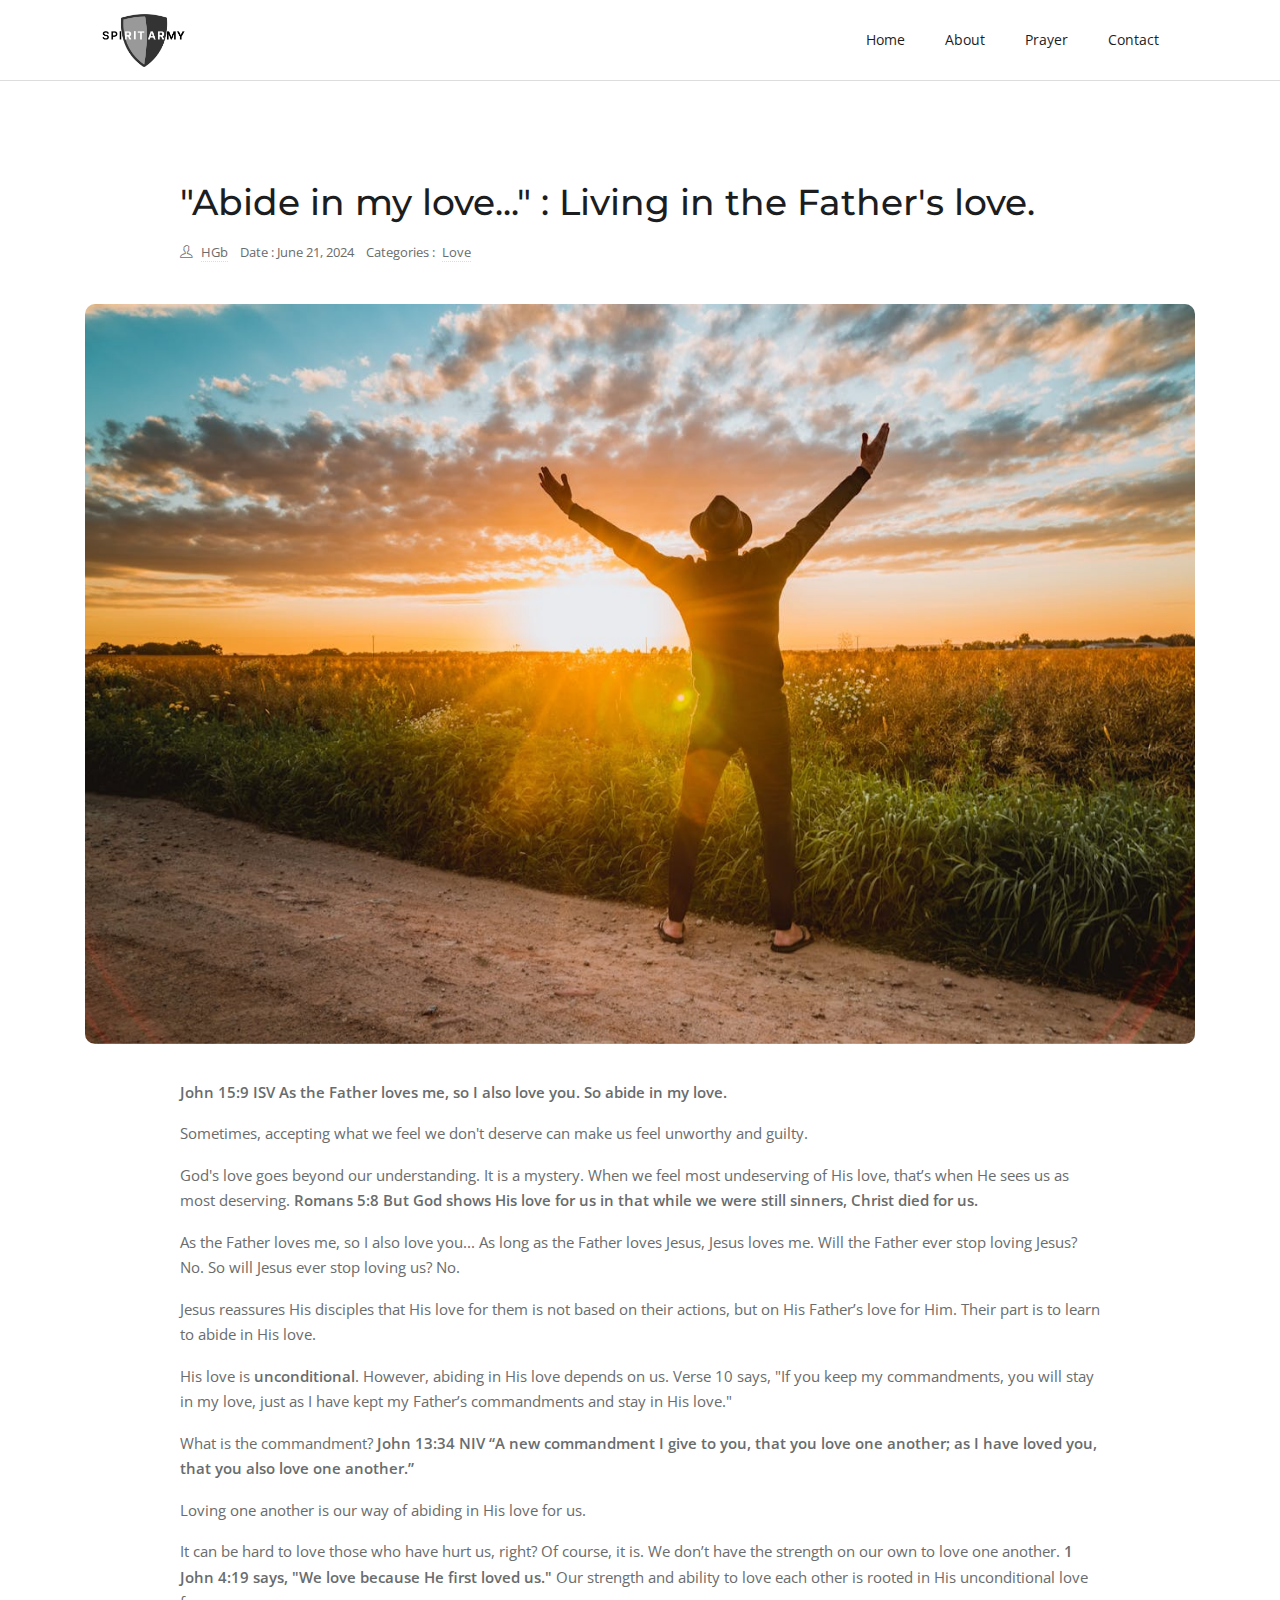
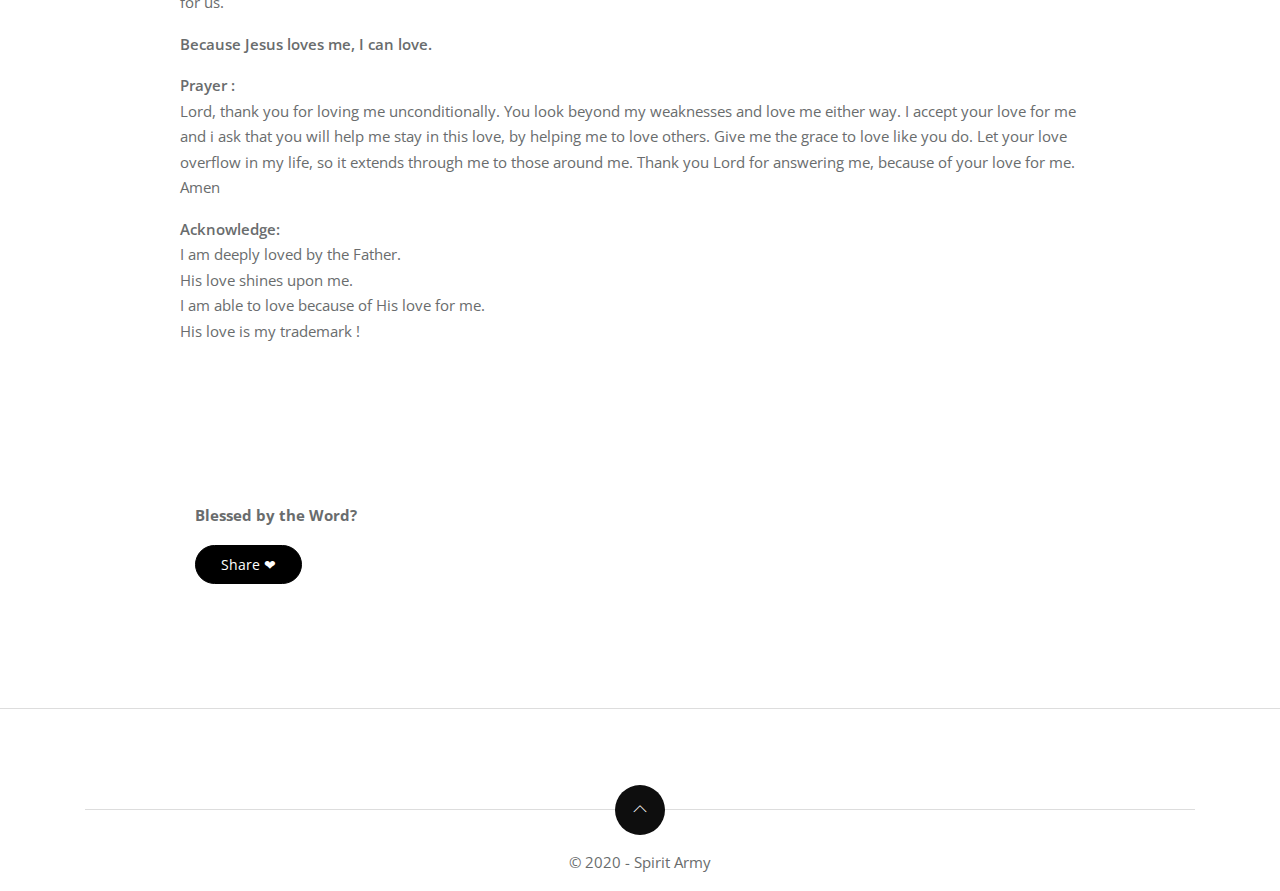
==== abide.html @ 6f77138e "abide" ====
<!DOCTYPE html>


<html lang="en-us">

<head>
   <meta charset="utf-8">
   <title>"Abide in my love..." : Living in the
      Father's love.</title>

   <!-- mobile responsive meta -->
   <meta name="viewport" content="width=device-width, initial-scale=1, maximum-scale=5">
   <meta name="description" content="Abide in my love... : Living in the
   Father's love.">
   <link href="https://stackpath.bootstrapcdn.com/bootstrap/4.5.2/css/bootstrap.min.css" rel="stylesheet">
   <!-- plugins -->
   <link rel="preload" href="https://fonts.gstatic.com/s/opensans/v18/mem8YaGs126MiZpBA-UFWJ0bbck.woff2"
      style="font-display: optional;">
   <link rel="stylesheet" href="plugins/bootstrap/bootstrap.min.css">
   <link rel="stylesheet" href="https://fonts.googleapis.com/css?family=Montserrat:600%7cOpen&#43;Sans&amp;display=swap"
      media="screen">

   <link rel="stylesheet" href="plugins/themify-icons/themify-icons.css">
   <link rel="stylesheet" href="plugins/slick/slick.css">

   <!-- Main Stylesheet -->
   <link rel="stylesheet" href="css/style.css">

   <!--Favicon-->
   <!-- <link rel="shortcut icon" href="images/logo.png" type="image/x-icon">
   <link rel="icon" href="images/logo.png" type="image/x-icon"> -->


</head>


<!-- Google tag (gtag.js) -->
<script async src="https://www.googletagmanager.com/gtag/js?id=G-7T690D01WM"></script>
<script>
   window.dataLayer = window.dataLayer || [];
   function gtag() { dataLayer.push(arguments); }
   gtag('js', new Date());

   gtag('config', 'G-7T690D01WM');
</script>


<body>
   <!-- navigation -->
   <header class="sticky-top bg-white border-bottom border-default">
      <div class="container">

         <nav class="navbar navbar-expand-lg navbar-white">
            <a class="navbar-brand" href="index.html">
               <img class="img-fluid" width="150px" src="images/2.png" alt="SpiritArmyLogo">
            </a>
            <button class="navbar-toggler border-0" type="button" data-toggle="collapse" data-target="#navigation">
               <i class="ti-menu"></i>
            </button>

            <div class="collapse navbar-collapse text-center" id="navigation">
               <ul class="navbar-nav ml-auto">
                  <li class="nav-item dropdown">
                     <a class="nav-link" href="#" role="button" data-toggle="dropdown" aria-haspopup="true"
                        aria-expanded="false">
                        Home
                     </a>

                  </li>
                  <li class="nav-item">
                     <a class="nav-link" href="#">About</a>
                  </li>
                  <li class="nav-item">
                     <a class="nav-link" href="#">Prayer</a>
                  </li>
                  <li class="nav-item">
                     <a class="nav-link" href="#">Contact</a>
                  </li>

               </ul>

               <!-- <div class="search px-4">
                  <button id="searchOpen" class="search-btn"><i class="ti-search"></i></button>
                  <div class="search-wrapper">
                     <form action="javascript:void(0)" class="h-100">
                        <input class="search-box pl-4" id="search-query" name="s" type="search"
                           placeholder="Type &amp; Hit Enter...">
                     </form>
                     <button id="searchClose" class="search-close"><i class="ti-close text-dark"></i></button>
                  </div>
               </div> -->

            </div>
         </nav>
      </div>
   </header>
   <!-- /navigation -->

   <section class="section">
      <div class="container">
         <article class="row mb-4">
            <div class="col-lg-10 mx-auto mb-4">
               <h1 class="h2 mb-3">"Abide in my love..." : Living in the Father's love.</h1>
               <ul class="list-inline post-meta mb-3">
                  <li class="list-inline-item"><i class="ti-user mr-2"></i><a href="author.html">HGb</a>
                  </li>
                  <li class="list-inline-item">Date : June 21, 2024</li>
                  <li class="list-inline-item">Categories : <a href="#!" class="ml-1">Love </a>
                  </li>
               </ul>
            </div>
            <div class="col-12 mb-3">
               <div class="post-slider">
                  <img src="images/post/abide.jpg" class="img-fluid" alt="post-thumb">
               </div>
            </div>
            <div class="col-lg-10 mx-auto">
               <div class="content">
                  <p><strong>John 15:9 ISV As the Father loves me, so I also love you. So abide in my love.</strong></p>
                  <p>Sometimes, accepting what we feel we don't deserve can make us feel unworthy and guilty.</p>
                  <p>God's love goes beyond our understanding. It is a mystery. When we feel most undeserving of His
                     love,
                     that’s when He sees us as most deserving.
                     <strong> Romans 5:8 But God shows His love for us in that while we were still sinners, Christ died
                        for us.</strong>
                  </p>
                  <p>As the Father loves me, so I also love you... As long as the Father loves Jesus, Jesus loves me.
                     Will the Father ever stop loving Jesus? No. So will Jesus ever stop loving us? No.</p>
                  <p>Jesus reassures His disciples that His love for them is not based on their actions, but on His
                     Father’s love for Him.
                     Their part is to learn to abide in His love.</p>
                  <p>His love is <strong>unconditional</strong>. However, abiding in His love depends on us. Verse 10
                     says,
                     "If you keep my commandments, you will stay in my love, just as I have kept my Father’s
                     commandments and stay in His love."</p>
                  <p>What is the commandment?
                     <strong>John 13:34 NIV “A new commandment I give to you, that you love one another; as I have loved
                        you,
                        that you also love one another.”</strong>
                  </p>
                  <P>Loving one another is our way of abiding in His love for us.</P>
                  <p>It can be hard to love those who have hurt us, right? Of course, it is. We don’t have the strength
                     on our own to love one another. <strong>1 John 4:19 says, "We love because He first loved
                        us."</strong>
                     Our strength and ability to love each other is rooted in His unconditional love for us.</p>
                  <p><strong>Because Jesus loves me, I can love.</strong></p>
                  <p>
                     <strong>Prayer :</strong> <br>
                     Lord, thank you for loving me unconditionally. You look beyond my weaknesses and love me either
                     way.
                     I accept your love for me and i ask that you will help me stay in this love, by helping me to love
                     others.
                     Give me the grace to love like you do. Let your love overflow in my life, so it extends through me
                     to those around me.
                     Thank you Lord for answering me, because of your love for me. Amen
                  </p>
                  <p>
                     <strong>Acknowledge:</strong><br>
                     I am deeply loved by the Father.<br>
                     His love shines upon me.<br>
                     I am able to love because of His love for me.<br>
                     His love is my trademark !
                  </p>
               </div>
               <br>
               <br>
               <br>
               <br>

               <div class="container mt-5">
                  <P><strong>Blessed by the Word?</strong></P>
                  <button class="btn btn-primary" id="shareButton">Share &#10084;</button>
               </div>

            </div>
      </div>

      </article>
   </section>


   <footer class="section-sm pb-0 border-top border-default">
      <div class="container">
         <div class="row justify-content-between">

         </div>
         <div class="scroll-top">
            <a href="javascript:void(0);" id="scrollTop"><i class="ti-angle-up"></i></a>
         </div>
         <div class="text-center">
            <p class="content">&copy; 2020 - Spirit Army</p>
         </div>
      </div>
   </footer>


   <script>
      document.getElementById('shareButton').addEventListener('click', async () => {
         if (navigator.share) {
            try {
               await navigator.share({
                  title: document.title,
                  //text: 'Be blessed !',
                  url: window.location.href
               });
               console.log('Content shared successfully');
            } catch (error) {
               console.error('Error sharing:', error);
            }
         } else {
            alert('Web Share API is not supported in your browser.');
         }
      });
   </script>

   <script src="https://code.jquery.com/jquery-3.5.1.slim.min.js"></script>
   <script src="https://cdn.jsdelivr.net/npm/@popperjs/core@2.5.4/dist/umd/popper.min.js"></script>
   <script src="https://stackpath.bootstrapcdn.com/bootstrap/4.5.2/js/bootstrap.min.js"></script>


   <!-- JS Plugins -->
   <script src="plugins/jQuery/jquery.min.js"></script>
   <script src="plugins/bootstrap/bootstrap.min.js" async></script>
   <script src="plugins/slick/slick.min.js"></script>

   <!-- Main Script -->
   <script src="js/script.js"></script>
</body>

</html>
---- plugins/themify-icons/themify-icons.css ----
@font-face{font-family:themify;src:url(fonts/themify.eot?-fvbane);src:url(fonts/themify.eot?#iefix-fvbane) format('embedded-opentype'),url(fonts/themify.woff?-fvbane) format('woff'),url(fonts/themify.ttf?-fvbane) format('truetype'),url(fonts/themify.svg?-fvbane#themify) format('svg');font-weight:400;font-style:normal}[class*=" ti-"],[class^=ti-]{font-family:themify;speak:none;font-style:normal;font-weight:400;font-variant:normal;text-transform:none;line-height:1;-webkit-font-smoothing:antialiased;-moz-osx-font-smoothing:grayscale}.ti-wand:before{content:"\e600"}.ti-volume:before{content:"\e601"}.ti-user:before{content:"\e602"}.ti-unlock:before{content:"\e603"}.ti-unlink:before{content:"\e604"}.ti-trash:before{content:"\e605"}.ti-thought:before{content:"\e606"}.ti-target:before{content:"\e607"}.ti-tag:before{content:"\e608"}.ti-tablet:before{content:"\e609"}.ti-star:before{content:"\e60a"}.ti-spray:before{content:"\e60b"}.ti-signal:before{content:"\e60c"}.ti-shopping-cart:before{content:"\e60d"}.ti-shopping-cart-full:before{content:"\e60e"}.ti-settings:before{content:"\e60f"}.ti-search:before{content:"\e610"}.ti-zoom-in:before{content:"\e611"}.ti-zoom-out:before{content:"\e612"}.ti-cut:before{content:"\e613"}.ti-ruler:before{content:"\e614"}.ti-ruler-pencil:before{content:"\e615"}.ti-ruler-alt:before{content:"\e616"}.ti-bookmark:before{content:"\e617"}.ti-bookmark-alt:before{content:"\e618"}.ti-reload:before{content:"\e619"}.ti-plus:before{content:"\e61a"}.ti-pin:before{content:"\e61b"}.ti-pencil:before{content:"\e61c"}.ti-pencil-alt:before{content:"\e61d"}.ti-paint-roller:before{content:"\e61e"}.ti-paint-bucket:before{content:"\e61f"}.ti-na:before{content:"\e620"}.ti-mobile:before{content:"\e621"}.ti-minus:before{content:"\e622"}.ti-medall:before{content:"\e623"}.ti-medall-alt:before{content:"\e624"}.ti-marker:before{content:"\e625"}.ti-marker-alt:before{content:"\e626"}.ti-arrow-up:before{content:"\e627"}.ti-arrow-right:before{content:"\e628"}.ti-arrow-left:before{content:"\e629"}.ti-arrow-down:before{content:"\e62a"}.ti-lock:before{content:"\e62b"}.ti-location-arrow:before{content:"\e62c"}.ti-link:before{content:"\e62d"}.ti-layout:before{content:"\e62e"}.ti-layers:before{content:"\e62f"}.ti-layers-alt:before{content:"\e630"}.ti-key:before{content:"\e631"}.ti-import:before{content:"\e632"}.ti-image:before{content:"\e633"}.ti-heart:before{content:"\e634"}.ti-heart-broken:before{content:"\e635"}.ti-hand-stop:before{content:"\e636"}.ti-hand-open:before{content:"\e637"}.ti-hand-drag:before{content:"\e638"}.ti-folder:before{content:"\e639"}.ti-flag:before{content:"\e63a"}.ti-flag-alt:before{content:"\e63b"}.ti-flag-alt-2:before{content:"\e63c"}.ti-eye:before{content:"\e63d"}.ti-export:before{content:"\e63e"}.ti-exchange-vertical:before{content:"\e63f"}.ti-desktop:before{content:"\e640"}.ti-cup:before{content:"\e641"}.ti-crown:before{content:"\e642"}.ti-comments:before{content:"\e643"}.ti-comment:before{content:"\e644"}.ti-comment-alt:before{content:"\e645"}.ti-close:before{content:"\e646"}.ti-clip:before{content:"\e647"}.ti-angle-up:before{content:"\e648"}.ti-angle-right:before{content:"\e649"}.ti-angle-left:before{content:"\e64a"}.ti-angle-down:before{content:"\e64b"}.ti-check:before{content:"\e64c"}.ti-check-box:before{content:"\e64d"}.ti-camera:before{content:"\e64e"}.ti-announcement:before{content:"\e64f"}.ti-brush:before{content:"\e650"}.ti-briefcase:before{content:"\e651"}.ti-bolt:before{content:"\e652"}.ti-bolt-alt:before{content:"\e653"}.ti-blackboard:before{content:"\e654"}.ti-bag:before{content:"\e655"}.ti-move:before{content:"\e656"}.ti-arrows-vertical:before{content:"\e657"}.ti-arrows-horizontal:before{content:"\e658"}.ti-fullscreen:before{content:"\e659"}.ti-arrow-top-right:before{content:"\e65a"}.ti-arrow-top-left:before{content:"\e65b"}.ti-arrow-circle-up:before{content:"\e65c"}.ti-arrow-circle-right:before{content:"\e65d"}.ti-arrow-circle-left:before{content:"\e65e"}.ti-arrow-circle-down:before{content:"\e65f"}.ti-angle-double-up:before{content:"\e660"}.ti-angle-double-right:before{content:"\e661"}.ti-angle-double-left:before{content:"\e662"}.ti-angle-double-down:before{content:"\e663"}.ti-zip:before{content:"\e664"}.ti-world:before{content:"\e665"}.ti-wheelchair:before{content:"\e666"}.ti-view-list:before{content:"\e667"}.ti-view-list-alt:before{content:"\e668"}.ti-view-grid:before{content:"\e669"}.ti-uppercase:before{content:"\e66a"}.ti-upload:before{content:"\e66b"}.ti-underline:before{content:"\e66c"}.ti-truck:before{content:"\e66d"}.ti-timer:before{content:"\e66e"}.ti-ticket:before{content:"\e66f"}.ti-thumb-up:before{content:"\e670"}.ti-thumb-down:before{content:"\e671"}.ti-text:before{content:"\e672"}.ti-stats-up:before{content:"\e673"}.ti-stats-down:before{content:"\e674"}.ti-split-v:before{content:"\e675"}.ti-split-h:before{content:"\e676"}.ti-smallcap:before{content:"\e677"}.ti-shine:before{content:"\e678"}.ti-shift-right:before{content:"\e679"}.ti-shift-left:before{content:"\e67a"}.ti-shield:before{content:"\e67b"}.ti-notepad:before{content:"\e67c"}.ti-server:before{content:"\e67d"}.ti-quote-right:before{content:"\e67e"}.ti-quote-left:before{content:"\e67f"}.ti-pulse:before{content:"\e680"}.ti-printer:before{content:"\e681"}.ti-power-off:before{content:"\e682"}.ti-plug:before{content:"\e683"}.ti-pie-chart:before{content:"\e684"}.ti-paragraph:before{content:"\e685"}.ti-panel:before{content:"\e686"}.ti-package:before{content:"\e687"}.ti-music:before{content:"\e688"}.ti-music-alt:before{content:"\e689"}.ti-mouse:before{content:"\e68a"}.ti-mouse-alt:before{content:"\e68b"}.ti-money:before{content:"\e68c"}.ti-microphone:before{content:"\e68d"}.ti-menu:before{content:"\e68e"}.ti-menu-alt:before{content:"\e68f"}.ti-map:before{content:"\e690"}.ti-map-alt:before{content:"\e691"}.ti-loop:before{content:"\e692"}.ti-location-pin:before{content:"\e693"}.ti-list:before{content:"\e694"}.ti-light-bulb:before{content:"\e695"}.ti-Italic:before{content:"\e696"}.ti-info:before{content:"\e697"}.ti-infinite:before{content:"\e698"}.ti-id-badge:before{content:"\e699"}.ti-hummer:before{content:"\e69a"}.ti-home:before{content:"\e69b"}.ti-help:before{content:"\e69c"}.ti-headphone:before{content:"\e69d"}.ti-harddrives:before{content:"\e69e"}.ti-harddrive:before{content:"\e69f"}.ti-gift:before{content:"\e6a0"}.ti-game:before{content:"\e6a1"}.ti-filter:before{content:"\e6a2"}.ti-files:before{content:"\e6a3"}.ti-file:before{content:"\e6a4"}.ti-eraser:before{content:"\e6a5"}.ti-envelope:before{content:"\e6a6"}.ti-download:before{content:"\e6a7"}.ti-direction:before{content:"\e6a8"}.ti-direction-alt:before{content:"\e6a9"}.ti-dashboard:before{content:"\e6aa"}.ti-control-stop:before{content:"\e6ab"}.ti-control-shuffle:before{content:"\e6ac"}.ti-control-play:before{content:"\e6ad"}.ti-control-pause:before{content:"\e6ae"}.ti-control-forward:before{content:"\e6af"}.ti-control-backward:before{content:"\e6b0"}.ti-cloud:before{content:"\e6b1"}.ti-cloud-up:before{content:"\e6b2"}.ti-cloud-down:before{content:"\e6b3"}.ti-clipboard:before{content:"\e6b4"}.ti-car:before{content:"\e6b5"}.ti-calendar:before{content:"\e6b6"}.ti-book:before{content:"\e6b7"}.ti-bell:before{content:"\e6b8"}.ti-basketball:before{content:"\e6b9"}.ti-bar-chart:before{content:"\e6ba"}.ti-bar-chart-alt:before{content:"\e6bb"}.ti-back-right:before{content:"\e6bc"}.ti-back-left:before{content:"\e6bd"}.ti-arrows-corner:before{content:"\e6be"}.ti-archive:before{content:"\e6bf"}.ti-anchor:before{content:"\e6c0"}.ti-align-right:before{content:"\e6c1"}.ti-align-left:before{content:"\e6c2"}.ti-align-justify:before{content:"\e6c3"}.ti-align-center:before{content:"\e6c4"}.ti-alert:before{content:"\e6c5"}.ti-alarm-clock:before{content:"\e6c6"}.ti-agenda:before{content:"\e6c7"}.ti-write:before{content:"\e6c8"}.ti-window:before{content:"\e6c9"}.ti-widgetized:before{content:"\e6ca"}.ti-widget:before{content:"\e6cb"}.ti-widget-alt:before{content:"\e6cc"}.ti-wallet:before{content:"\e6cd"}.ti-video-clapper:before{content:"\e6ce"}.ti-video-camera:before{content:"\e6cf"}.ti-vector:before{content:"\e6d0"}.ti-themify-logo:before{content:"\e6d1"}.ti-themify-favicon:before{content:"\e6d2"}.ti-themify-favicon-alt:before{content:"\e6d3"}.ti-support:before{content:"\e6d4"}.ti-stamp:before{content:"\e6d5"}.ti-split-v-alt:before{content:"\e6d6"}.ti-slice:before{content:"\e6d7"}.ti-shortcode:before{content:"\e6d8"}.ti-shift-right-alt:before{content:"\e6d9"}.ti-shift-left-alt:before{content:"\e6da"}.ti-ruler-alt-2:before{content:"\e6db"}.ti-receipt:before{content:"\e6dc"}.ti-pin2:before{content:"\e6dd"}.ti-pin-alt:before{content:"\e6de"}.ti-pencil-alt2:before{content:"\e6df"}.ti-palette:before{content:"\e6e0"}.ti-more:before{content:"\e6e1"}.ti-more-alt:before{content:"\e6e2"}.ti-microphone-alt:before{content:"\e6e3"}.ti-magnet:before{content:"\e6e4"}.ti-line-double:before{content:"\e6e5"}.ti-line-dotted:before{content:"\e6e6"}.ti-line-dashed:before{content:"\e6e7"}.ti-layout-width-full:before{content:"\e6e8"}.ti-layout-width-default:before{content:"\e6e9"}.ti-layout-width-default-alt:before{content:"\e6ea"}.ti-layout-tab:before{content:"\e6eb"}.ti-layout-tab-window:before{content:"\e6ec"}.ti-layout-tab-v:before{content:"\e6ed"}.ti-layout-tab-min:before{content:"\e6ee"}.ti-layout-slider:before{content:"\e6ef"}.ti-layout-slider-alt:before{content:"\e6f0"}.ti-layout-sidebar-right:before{content:"\e6f1"}.ti-layout-sidebar-none:before{content:"\e6f2"}.ti-layout-sidebar-left:before{content:"\e6f3"}.ti-layout-placeholder:before{content:"\e6f4"}.ti-layout-menu:before{content:"\e6f5"}.ti-layout-menu-v:before{content:"\e6f6"}.ti-layout-menu-separated:before{content:"\e6f7"}.ti-layout-menu-full:before{content:"\e6f8"}.ti-layout-media-right-alt:before{content:"\e6f9"}.ti-layout-media-right:before{content:"\e6fa"}.ti-layout-media-overlay:before{content:"\e6fb"}.ti-layout-media-overlay-alt:before{content:"\e6fc"}.ti-layout-media-overlay-alt-2:before{content:"\e6fd"}.ti-layout-media-left-alt:before{content:"\e6fe"}.ti-layout-media-left:before{content:"\e6ff"}.ti-layout-media-center-alt:before{content:"\e700"}.ti-layout-media-center:before{content:"\e701"}.ti-layout-list-thumb:before{content:"\e702"}.ti-layout-list-thumb-alt:before{content:"\e703"}.ti-layout-list-post:before{content:"\e704"}.ti-layout-list-large-image:before{content:"\e705"}.ti-layout-line-solid:before{content:"\e706"}.ti-layout-grid4:before{content:"\e707"}.ti-layout-grid3:before{content:"\e708"}.ti-layout-grid2:before{content:"\e709"}.ti-layout-grid2-thumb:before{content:"\e70a"}.ti-layout-cta-right:before{content:"\e70b"}.ti-layout-cta-left:before{content:"\e70c"}.ti-layout-cta-center:before{content:"\e70d"}.ti-layout-cta-btn-right:before{content:"\e70e"}.ti-layout-cta-btn-left:before{content:"\e70f"}.ti-layout-column4:before{content:"\e710"}.ti-layout-column3:before{content:"\e711"}.ti-layout-column2:before{content:"\e712"}.ti-layout-accordion-separated:before{content:"\e713"}.ti-layout-accordion-merged:before{content:"\e714"}.ti-layout-accordion-list:before{content:"\e715"}.ti-ink-pen:before{content:"\e716"}.ti-info-alt:before{content:"\e717"}.ti-help-alt:before{content:"\e718"}.ti-headphone-alt:before{content:"\e719"}.ti-hand-point-up:before{content:"\e71a"}.ti-hand-point-right:before{content:"\e71b"}.ti-hand-point-left:before{content:"\e71c"}.ti-hand-point-down:before{content:"\e71d"}.ti-gallery:before{content:"\e71e"}.ti-face-smile:before{content:"\e71f"}.ti-face-sad:before{content:"\e720"}.ti-credit-card:before{content:"\e721"}.ti-control-skip-forward:before{content:"\e722"}.ti-control-skip-backward:before{content:"\e723"}.ti-control-record:before{content:"\e724"}.ti-control-eject:before{content:"\e725"}.ti-comments-smiley:before{content:"\e726"}.ti-brush-alt:before{content:"\e727"}.ti-youtube:before{content:"\e728"}.ti-vimeo:before{content:"\e729"}.ti-twitter:before{content:"\e72a"}.ti-time:before{content:"\e72b"}.ti-tumblr:before{content:"\e72c"}.ti-skype:before{content:"\e72d"}.ti-share:before{content:"\e72e"}.ti-share-alt:before{content:"\e72f"}.ti-rocket:before{content:"\e730"}.ti-pinterest:before{content:"\e731"}.ti-new-window:before{content:"\e732"}.ti-microsoft:before{content:"\e733"}.ti-list-ol:before{content:"\e734"}.ti-linkedin:before{content:"\e735"}.ti-layout-sidebar-2:before{content:"\e736"}.ti-layout-grid4-alt:before{content:"\e737"}.ti-layout-grid3-alt:before{content:"\e738"}.ti-layout-grid2-alt:before{content:"\e739"}.ti-layout-column4-alt:before{content:"\e73a"}.ti-layout-column3-alt:before{content:"\e73b"}.ti-layout-column2-alt:before{content:"\e73c"}.ti-instagram:before{content:"\e73d"}.ti-google:before{content:"\e73e"}.ti-github:before{content:"\e73f"}.ti-flickr:before{content:"\e740"}.ti-facebook:before{content:"\e741"}.ti-dropbox:before{content:"\e742"}.ti-dribbble:before{content:"\e743"}.ti-apple:before{content:"\e744"}.ti-android:before{content:"\e745"}.ti-save:before{content:"\e746"}.ti-save-alt:before{content:"\e747"}.ti-yahoo:before{content:"\e748"}.ti-wordpress:before{content:"\e749"}.ti-vimeo-alt:before{content:"\e74a"}.ti-twitter-alt:before{content:"\e74b"}.ti-tumblr-alt:before{content:"\e74c"}.ti-trello:before{content:"\e74d"}.ti-stack-overflow:before{content:"\e74e"}.ti-soundcloud:before{content:"\e74f"}.ti-sharethis:before{content:"\e750"}.ti-sharethis-alt:before{content:"\e751"}.ti-reddit:before{content:"\e752"}.ti-pinterest-alt:before{content:"\e753"}.ti-microsoft-alt:before{content:"\e754"}.ti-linux:before{content:"\e755"}.ti-jsfiddle:before{content:"\e756"}.ti-joomla:before{content:"\e757"}.ti-html5:before{content:"\e758"}.ti-flickr-alt:before{content:"\e759"}.ti-email:before{content:"\e75a"}.ti-drupal:before{content:"\e75b"}.ti-dropbox-alt:before{content:"\e75c"}.ti-css3:before{content:"\e75d"}.ti-rss:before{content:"\e75e"}.ti-rss-alt:before{content:"\e75f"}
---- css/style.css ----
/**
 * WEBSITE: https://themefisher.com
 * TWITTER: https://twitter.com/themefisher
 * FACEBOOK: https://www.facebook.com/themefisher
 * GITHUB: https://github.com/themefisher/
 */

/*!------------------------------------------------------------------
[MAIN STYLESHEET]

PROJECT:	Project Name
VERSION:	Versoin Number
-------------------------------------------------------------------*/
/*------------------------------------------------------------------
[TABLE OF CONTENTS]
-------------------------------------------------------------------*/
/*  typography */
body {
  line-height: 1.7;
  font-family: "Open Sans", sans-serif;
  -webkit-font-smoothing: antialiased;
  color: #696c6d;
  font-size: 14px;
}

p, .paragraph {
  font-weight: 400;
  color: #696c6d;
  font-size: 15px;
  line-height: 1.7;
  font-family: "Open Sans", sans-serif;
}

h1, h2, h3, h4 {
  color: #1c1d1f;
  font-family: "Montserrat", sans-serif;
  font-weight: 600;
  line-height: 1.2;
}

h1, .h1 {
  font-size: 45px;
}

h2, .h2 {
  font-size: 36px;
}

h3, .h3 {
  font-size: 28px;
}

h4, .h4 {
  font-size: 22px;
}

h5, .h5 {
  font-size: 18px;
}

h6, .h6 {
  font-size: 15px;
}

/* Button style */
.btn {
  font-size: 14px;
  font-family: "Open Sans", sans-serif;
  text-transform: capitalize;
  padding: 8px 25px;
  border-radius: 50px;
  border: 1px solid;
  position: relative;
  z-index: 1;
  transition: 0.2s ease;
}
.btn:hover, .btn:active, .btn:focus {
  outline: 0;
  box-shadow: none !important;
}

.btn-primary {
  background: #000000;
  color: #fff;
  border-color: #000000;
}
.btn-primary:active, .btn-primary:hover, .btn-primary.focus, .btn-primary.active {
  background: #000000 !important;
  border-color: #000000 !important;
}

.btn-outline-primary {
  background: transparent;
  color: #696c6d;
  border-color: #000000;
}
.btn-outline-primary:active, .btn-outline-primary:hover, .btn-outline-primary.focus, .btn-outline-primary.active {
  background: #000000 !important;
  border-color: #000000 !important;
  color: #fff;
}

.btn-outline-light {
  background: transparent;
  color: #696c6d;
  border-color: #ddd;
}
.btn-outline-light:active, .btn-outline-light:hover, .btn-outline-light.focus, .btn-outline-light.active {
  background: #f0f0f0 !important;
  border-color: #ddd !important;
}

body {
  background-color: #fff;
  overflow-x: hidden;
}

::-moz-selection {
  background: #daa287;
  color: #fff;
}

::selection {
  background: #daa287;
  color: #fff;
}

/* preloader */
.preloader {
  position: fixed;
  top: 0;
  left: 0;
  right: 0;
  bottom: 0;
  background-color: #fff;
  z-index: 9999;
  display: flex;
  align-items: center;
  justify-content: center;
}

img {
  vertical-align: middle;
  border: 0;
}

a,
a:hover,
a:focus {
  text-decoration: none;
}

a,
button,
select {
  cursor: pointer;
  transition: 0.2s ease;
}
a:focus,
button:focus,
select:focus {
  outline: 0;
}

a:hover {
  color: #030303;
}

.slick-slide {
  outline: 0;
}

.section {
  padding-top: 100px;
  padding-bottom: 100px;
}
.section-sm {
  padding-top: 80px;
  padding-bottom: 80px;
}

.bg-cover {
  background-size: cover;
  background-position: center center;
  background-repeat: no-repeat;
}

.border-primary {
  border-color: #ddd !important;
}

/* overlay */
.overlay {
  position: relative;
}
.overlay::before {
  position: absolute;
  content: "";
  height: 100%;
  width: 100%;
  top: 0;
  left: 0;
  background: #000;
  opacity: 0.5;
}

.outline-0 {
  outline: 0 !important;
}

.d-unset {
  display: unset !important;
}

.bg-primary {
  background: #ce8460 !important;
}

.text-primary {
  color: #ce8460 !important;
}

.text-color {
  color: #696c6d;
}

.mb-10 {
  margin-bottom: 10px !important;
}

.mb-20 {
  margin-bottom: 20px !important;
}

.mb-30 {
  margin-bottom: 30px !important;
}

.mb-40 {
  margin-bottom: 40px !important;
}

.mb-50 {
  margin-bottom: 50px !important;
}

.mb-60 {
  margin-bottom: 60px !important;
}

.mb-70 {
  margin-bottom: 70px !important;
}

.mb-80 {
  margin-bottom: 80px !important;
}

.mb-90 {
  margin-bottom: 90px !important;
}

.mb-100 {
  margin-bottom: 100px !important;
}

.zindex-1 {
  z-index: 1;
}

.overflow-hidden {
  overflow: hidden;
}

.rounded-lg, .post-slider {
  border-radius: 10px !important;
}

.border-default {
  border-color: #ddd !important;
}

.form-control:focus {
  outline: 0;
  box-shadow: none;
}
.form-control::-moz-placeholder {
  font-size: 80%;
}
.form-control::placeholder {
  font-size: 80%;
}

.nav-item {
  margin: 0;
}
.nav-item .nav-link {
  text-transform: capitalize;
}

.navbar-white .navbar-nav .nav-link {
  color: #1c1d1f;
}
.navbar-white .navbar-nav .nav-link:hover {
  color: #020202;
}

.navbar-expand-lg .navbar-nav .nav-link {
  padding: 15px 20px;
}

.navbar .dropdown:hover .dropdown-menu {
  visibility: visible;
  opacity: 1;
  transform: scaleX(1);
}
.navbar .dropdown-menu {
  box-shadow: 0px 3px 9px 0px rgba(0, 0, 0, 0.12);
  padding: 10px 0;
  border: 0;
  top: 50px;
  left: 0px;
  border-radius: 0;
  display: block;
  visibility: hidden;
  transition: 0.3s ease;
  opacity: 0;
  transform: scale(0.8);
  background: #fff;
  border-radius: 10px;
}
@media (max-width: 991px) {
  .navbar .dropdown-menu {
    display: none;
    opacity: 1;
    visibility: visible;
    transform: scale(1);
    transform-origin: unset;
  }
}
.navbar .dropdown-menu.show {
  visibility: hidden;
}
@media (max-width: 991px) {
  .navbar .dropdown-menu.show {
    visibility: visible;
    display: block;
  }
}
.navbar .dropdown-item {
  position: relative;
  color: #1c1d1f;
  transition: 0.2s ease;
  font-size: 14px;
}
@media (max-width: 991px) {
  .navbar .dropdown-item {
    text-align: center;
  }
}
.navbar .dropdown-item:not(:last-child) {
  margin-bottom: 10px;
}
.navbar .dropdown-item:hover {
  color: #ce8460 !important;
  background: transparent;
}

/* search */
.search-btn {
  border: 0;
  background: transparent;
}

.search-wrapper {
  position: absolute;
  top: 0;
  left: 0;
  right: 0;
  height: 100%;
  z-index: 2;
  visibility: hidden;
  transition: 0.2s ease;
  opacity: 0;
}
.search-wrapper.open {
  visibility: visible;
  opacity: 1;
}

.search-box {
  height: 100%;
  width: 100%;
  border: 0;
  background: #fff;
  font-size: 20px;
  padding: 0;
}
.search-box:focus {
  box-shadow: none !important;
  outline: 0;
}

.search-close {
  position: absolute;
  right: 5px;
  top: 50%;
  transform: translateY(-50%);
  border: 0;
  background: transparent;
  page-break-after: 10px;
  font-size: 20px;
}

.post-title {
  color: #1c1d1f;
}
.post-title:hover {
  color: #040404;
}

.post-meta li {
  margin-right: 10px;
  font-size: 90%;
}
.post-meta a {
  color: #696c6d;
  border-bottom: 1px dotted #ddd;
}
.post-meta a:hover {
  color: #020202;
}

.recent-thumb-alt {
  font-size: 0;
  height: 60px;
  width: 60px;
  border-radius: 50%;
  background-color: #ce8460;
  text-align: center;
}
.recent-thumb-alt::first-letter {
  font-size: 40px;
  line-height: 60px;
  color: #fff;
}

.social-icons {
  margin-bottom: 0;
}
.social-icons a {
  display: block;
  color: #888c8e;
  padding: 5px;
  font-size: 14px;
}
.social-icons a:hover {
  color: #ce8460;
}

.social-icons-rounded {
  margin-bottom: 0;
}
.social-icons-rounded a {
  display: block;
  color: #888c8e;
  font-size: 14px;
  height: 40px;
  width: 40px;
  line-height: 40px;
  border-radius: 50%;
  border: 1px solid #ddd;
}
.social-icons-rounded a:hover {
  color: #ce8460;
  border-color: #ce8460;
}

.post-slider {
  overflow: hidden;
  margin-bottom: 20px;
}
.post-slider img {
  border-radius: inherit;
}
.post-slider:hover .prevArrow {
  left: 10px;
}
.post-slider:hover .nextArrow {
  right: 10px;
}

.slider-sm .slick-arrow {
  height: 35px;
  width: 35px;
  line-height: 35px;
}

.slick-arrow {
  position: absolute;
  top: 50%;
  transform: translateY(-50%);
  z-index: 9;
  height: 50px;
  width: 50px;
  line-height: 50px;
  border-radius: 50%;
  background: rgba(206, 132, 96, 0.5);
  color: #fff;
  border: 0;
}
@media (max-width: 575px) {
  .slick-arrow {
    display: none;
  }
}
.slick-arrow:focus {
  outline: 0;
}
.slick-arrow:hover {
  background: #060606;
}

.prevArrow {
  left: -60px;
}

.nextArrow {
  right: -60px;
}

.pagination {
  margin-top: 50px;
}
.pagination .page-item .page-link {
  display: inline-block;
  width: 40px;
  height: 40px;
  line-height: 40px;
  border-radius: 50%;
  background: #f0f0f0;
  text-align: center;
  padding: 0;
  margin-right: 10px;
  border: 0;
  color: #696c6d;
}
.pagination .page-item .page-link:hover {
  background: #ce8460;
  color: #fff;
}
.pagination .page-item .page-link:focus {
  box-shadow: none;
}
.pagination .page-item:first-child .page-link, .pagination .page-item:last-child .page-link {
  border-radius: 50%;
}
.pagination .page-item.active .page-link {
  background: #ce8460;
  color: #fff;
}

.content * {
  word-break: break-word;
  overflow-wrap: break-word;
}
.content img {
  max-width: 100%;
}
.content h1,
.content h2,
.content h3,
.content h4,
.content h5,
.content h6 {
  font-weight: 500;
}
.content strong {
  font-weight: 600;
}
.content a {
  color: #696c6d;
  border-bottom: 1px dotted #ddd;
}
.content a:hover {
  color: #080808;
}
.content ol,
.content ul {
  padding-left: 20px;
}
.content ol li,
.content ul li {
  margin-bottom: 10px;
}
.content ul {
  padding-left: 0;
  margin-bottom: 20px;
  list-style-type: none;
}
.content ul li {
  padding-left: 20px;
  position: relative;
}
.content ul li::before {
  position: absolute;
  content: "";
  height: 8px;
  width: 8px;
  border-radius: 50%;
  background: #ce8460;
  left: 3px;
  top: 8px;
}
.content table {
  width: 100%;
  max-width: 100%;
  margin-bottom: 1rem;
  border: 1px solid #ddd;
}
.content table td,
.content table th {
  padding: 0.75rem;
  vertical-align: top;
  margin-bottom: 0;
}
.content tr:not(:last-child) {
  border-bottom: 1px solid #ddd;
}
.content th {
  font-weight: 500;
}
.content thead {
  background: #f0f0f0;
  margin-bottom: 0;
}
.content thead tr {
  border-bottom: 1px solid #ddd;
}
.content tbody {
  background: #fdfdfd;
  margin-bottom: 0;
}
.content .notices {
  margin: 2rem 0;
  position: relative;
  overflow: hidden;
}
.content .notices p {
  padding: 10px;
  margin-bottom: 0;
}
.content .notices p::before {
  position: absolute;
  top: 2px;
  color: #fff;
  font-family: "themify";
  font-weight: 900;
  content: "\e717";
  left: 10px;
}
.content .notices.note p {
  border-top: 30px solid #6ab0de;
  background: #f0f0f0;
}
.content .notices.note p::after {
  content: "Note";
  position: absolute;
  top: 2px;
  color: #fff;
  left: 2rem;
}
.content .notices.tip p {
  border-top: 30px solid #78C578;
  background: #f0f0f0;
}
.content .notices.tip p::after {
  content: "Tip";
  position: absolute;
  top: 2px;
  color: #fff;
  left: 2rem;
}
.content .notices.info p {
  border-top: 30px solid #F0B37E;
  background: #f0f0f0;
}
.content .notices.info p::after {
  content: "Info";
  position: absolute;
  top: 2px;
  color: #fff;
  left: 2rem;
}
.content .notices.warning p {
  border-top: 30px solid #E06F6C;
  background: #f0f0f0;
}
.content .notices.warning p::after {
  content: "Warning";
  position: absolute;
  top: 2px;
  color: #fff;
  left: 2rem;
}
.content blockquote {
  font-size: 20px !important;
  color: #696c6d;
  padding: 20px 40px;
  border-left: 2px solid #ce8460;
  margin: 40px 0;
  font-weight: bold;
  background: #f0f0f0;
}
.content blockquote p {
  margin-bottom: 0 !important;
}
.content pre {
  display: block;
  padding: 9.5px;
  margin: 10px 0px 10px;
  white-space: pre-wrap;
}
.content code {
  margin-bottom: 0 !important;
  font-size: 100%;
}

.code-tabs {
  border: 1px solid #ddd;
  overflow: hidden;
  margin-bottom: 20px;
}
.code-tabs .nav-tabs {
  margin-bottom: 0;
}
.code-tabs .nav-tabs .nav-item {
  padding-left: 0;
  border-right: 1px solid #ddd;
}
.code-tabs .nav-tabs .nav-item .nav-link {
  text-decoration: none;
  font-weight: 500;
  border: 0;
}
.code-tabs .nav-tabs .nav-item::before {
  display: none;
}
.code-tabs .nav-tabs .nav-item.active {
  background: #ce8460;
}
.code-tabs .nav-tabs .nav-item.active .nav-link {
  color: #fff;
}
.code-tabs .tab-content {
  padding: 20px 15px;
}

.title-bordered {
  border: 1px solid #ddd;
  border-radius: 40px;
  padding: 2px;
}
.title-bordered h1,
.title-bordered h2,
.title-bordered h3,
.title-bordered h4,
.title-bordered h5,
.title-bordered h6 {
  background: #f0f0f0;
  padding: 10px 25px;
  margin-bottom: 0;
  border-radius: inherit;
  display: inline-block;
}

.form-group label {
  font-size: 13px;
  color: #1c1d1f;
}
.form-group .form-control {
  border-color: #ddd;
}
.form-group .form-control:focus {
  outline: 0;
  box-shadow: none;
  border-color: #ce8460;
}
.form-group textarea.form-control {
  height: 120px;
}

.widget {
  background: #fff;
  margin-bottom: 40px;
}
.widget-title {
  position: relative;
  margin-bottom: 15px;
}
.widget-title span {
  background: #fff;
  position: relative;
  padding-right: 5px;
  z-index: 1;
}
.widget-title::before {
  position: absolute;
  content: "";
  right: 0;
  height: 1px;
  width: 100%;
  background: #ddd;
  top: 50%;
}
.widget-search {
  position: relative;
}
.widget-search input {
  border: 0;
  border-bottom: 1px dotted #ddd;
  width: 100%;
  height: 40px;
}
.widget-search input:focus {
  outline: 0;
}
.widget-search input::-moz-placeholder {
  font-size: 90%;
}
.widget-search input::placeholder {
  font-size: 90%;
}
.widget-search button {
  height: 30px;
  width: 30px;
  line-height: 30px;
  display: inline-block;
  padding: 0;
  background: #f0f0f0;
  color: #1c1d1f;
  text-align: center;
  border-radius: 50%;
  position: absolute;
  right: 0;
  top: 5px;
  border: 0;
  font-size: 12px;
}
.widget-list li {
  padding: 5px 0;
}
.widget-list li:not(:last-child) {
  border-bottom: 1px dotted #ddd;
}
.widget-list li a {
  color: #1c1d1f;
}
.widget-list li a:hover {
  color: #ce8460;
}
.widget-list-inline li {
  margin-bottom: 10px;
}
.widget-list-inline li a {
  padding: 2px 10px;
  border: 1px solid #ddd;
  border-radius: 40px;
  display: block;
  color: #696c6d;
}
.widget-list-inline li a:hover {
  border-color: #ce8460;
  background: #ce8460;
  color: #fff;
}
.widget-post {
  padding: 15px 0 !important;
}
.widget-post img {
  height: 60px;
  width: 60px;
  border-radius: 50%;
  -o-object-fit: cover;
     object-fit: cover;
}

.footer-list a {
  display: block;
  color: #888c8e;
  padding: 5px 0;
}
.footer-list a:hover {
  color: #ce8460;
}

.subscription .form-control {
  background-color: #f0f0f0;
  border: 0;
  margin-bottom: 10px;
  padding-left: 40px;
}
.subscription .email-icon {
  position: absolute;
  left: 10px;
  top: 10px;
  font-size: 18px;
  color: #ce8460;
}

.quote {
  background-color: #f0f0f0;
  display: flex;
  padding: 20px;
}
.quote i {
  font-size: 24px;
  color: #ce8460;
  margin-right: 10px;
}
.quote p {
  font-style: italic;
}
.quote-by {
  color: #ce8460;
}

.scroll-top {
  border-top: 1px solid #ddd;
  position: relative;
  margin: 20px 0 40px;
}
.scroll-top a {
  position: absolute;
  top: 50%;
  left: 50%;
  transform: translate(-50%, -50%);
  height: 50px;
  width: 50px;
  border-radius: 50%;
  background-color: #0e0e0e;
  color: #fff;
  text-align: center;
  line-height: 50px;
  display: block;
}
/*# sourceMappingURL=style.css.map */
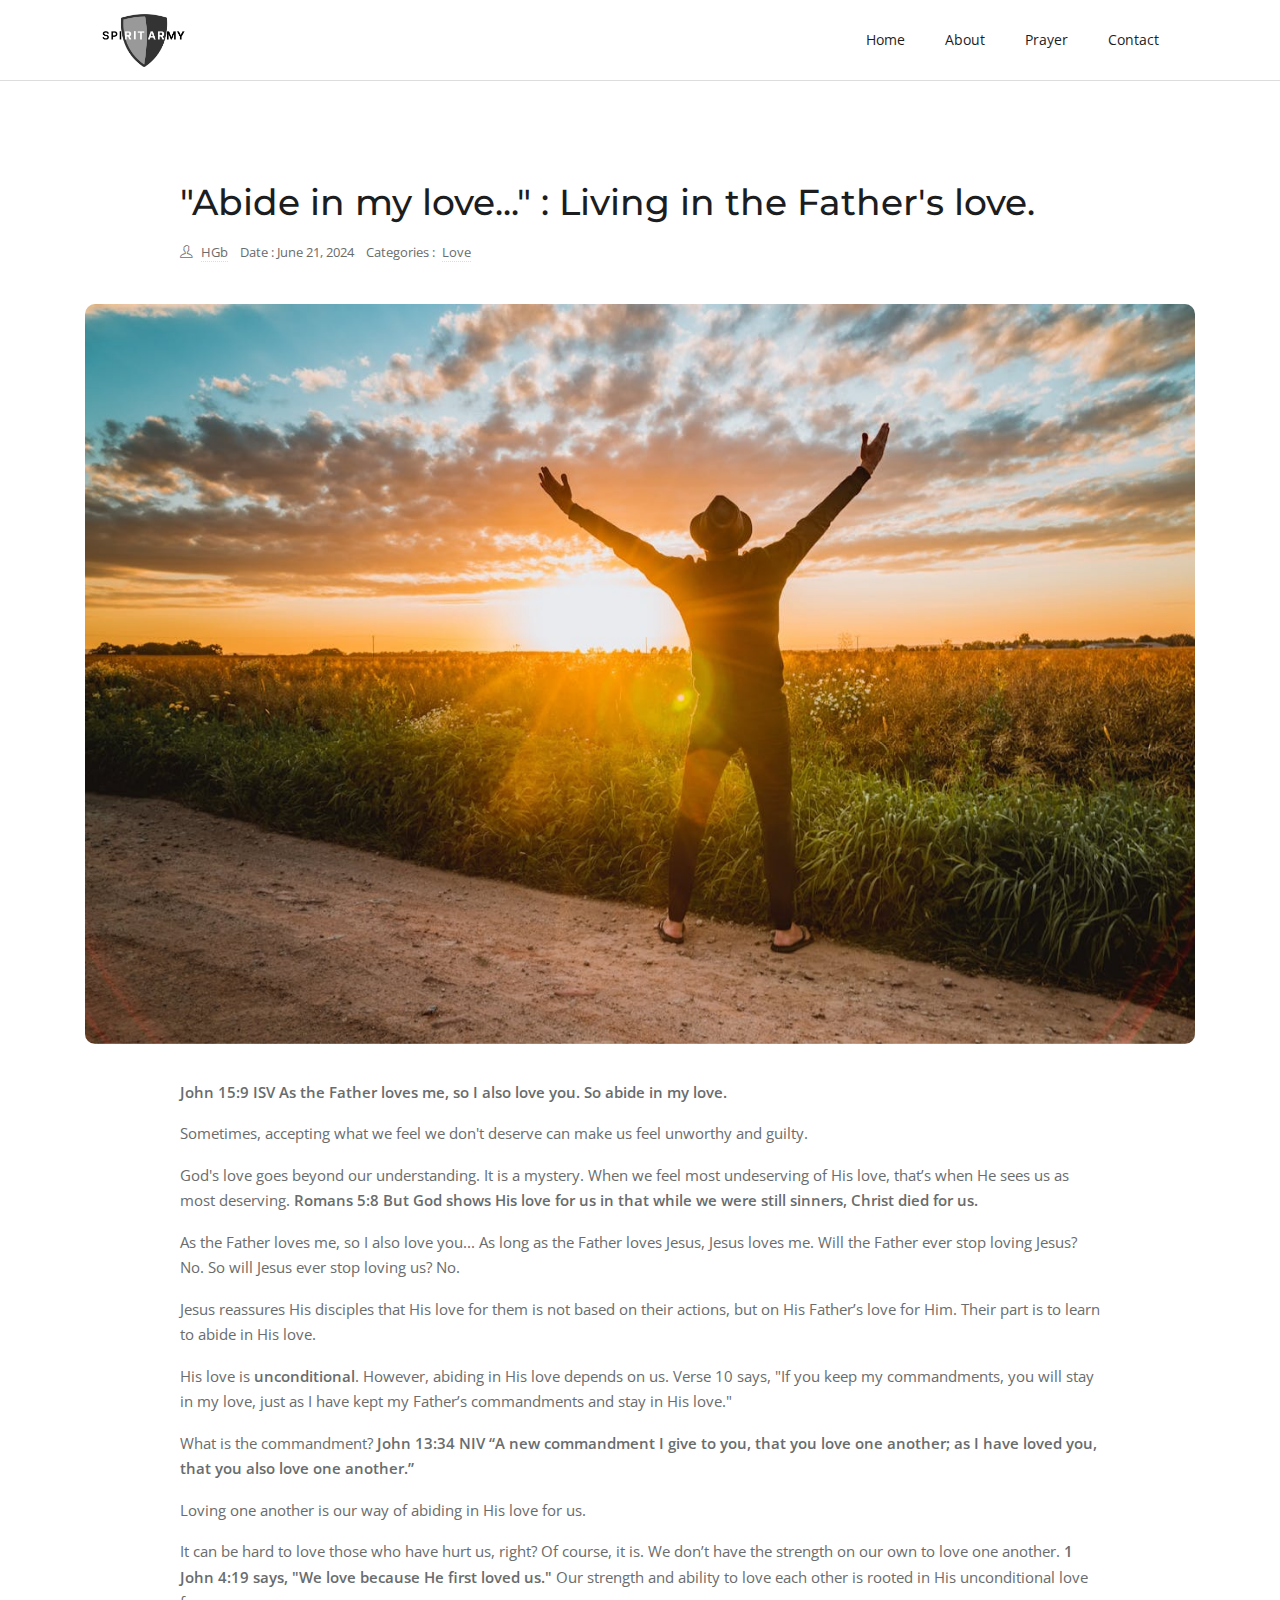
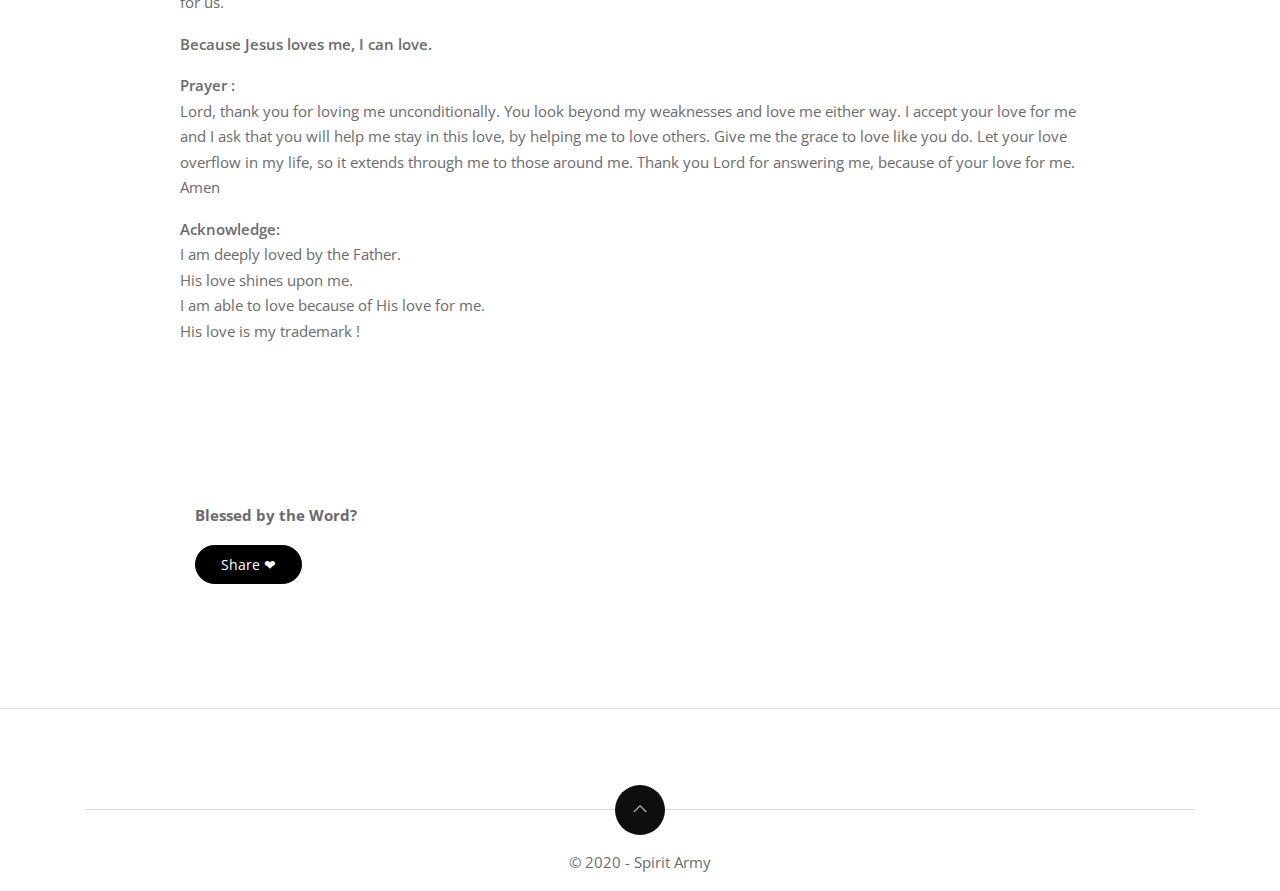
==== commit a643568c: "abide" ====
--- a/abide.html
+++ b/abide.html
@@ -148,7 +148,7 @@
                      <strong>Prayer :</strong> <br>
                      Lord, thank you for loving me unconditionally. You look beyond my weaknesses and love me either
                      way.
-                     I accept your love for me and i ask that you will help me stay in this love, by helping me to love
+                     I accept your love for me and I ask that you will help me stay in this love, by helping me to love
                      others.
                      Give me the grace to love like you do. Let your love overflow in my life, so it extends through me
                      to those around me.
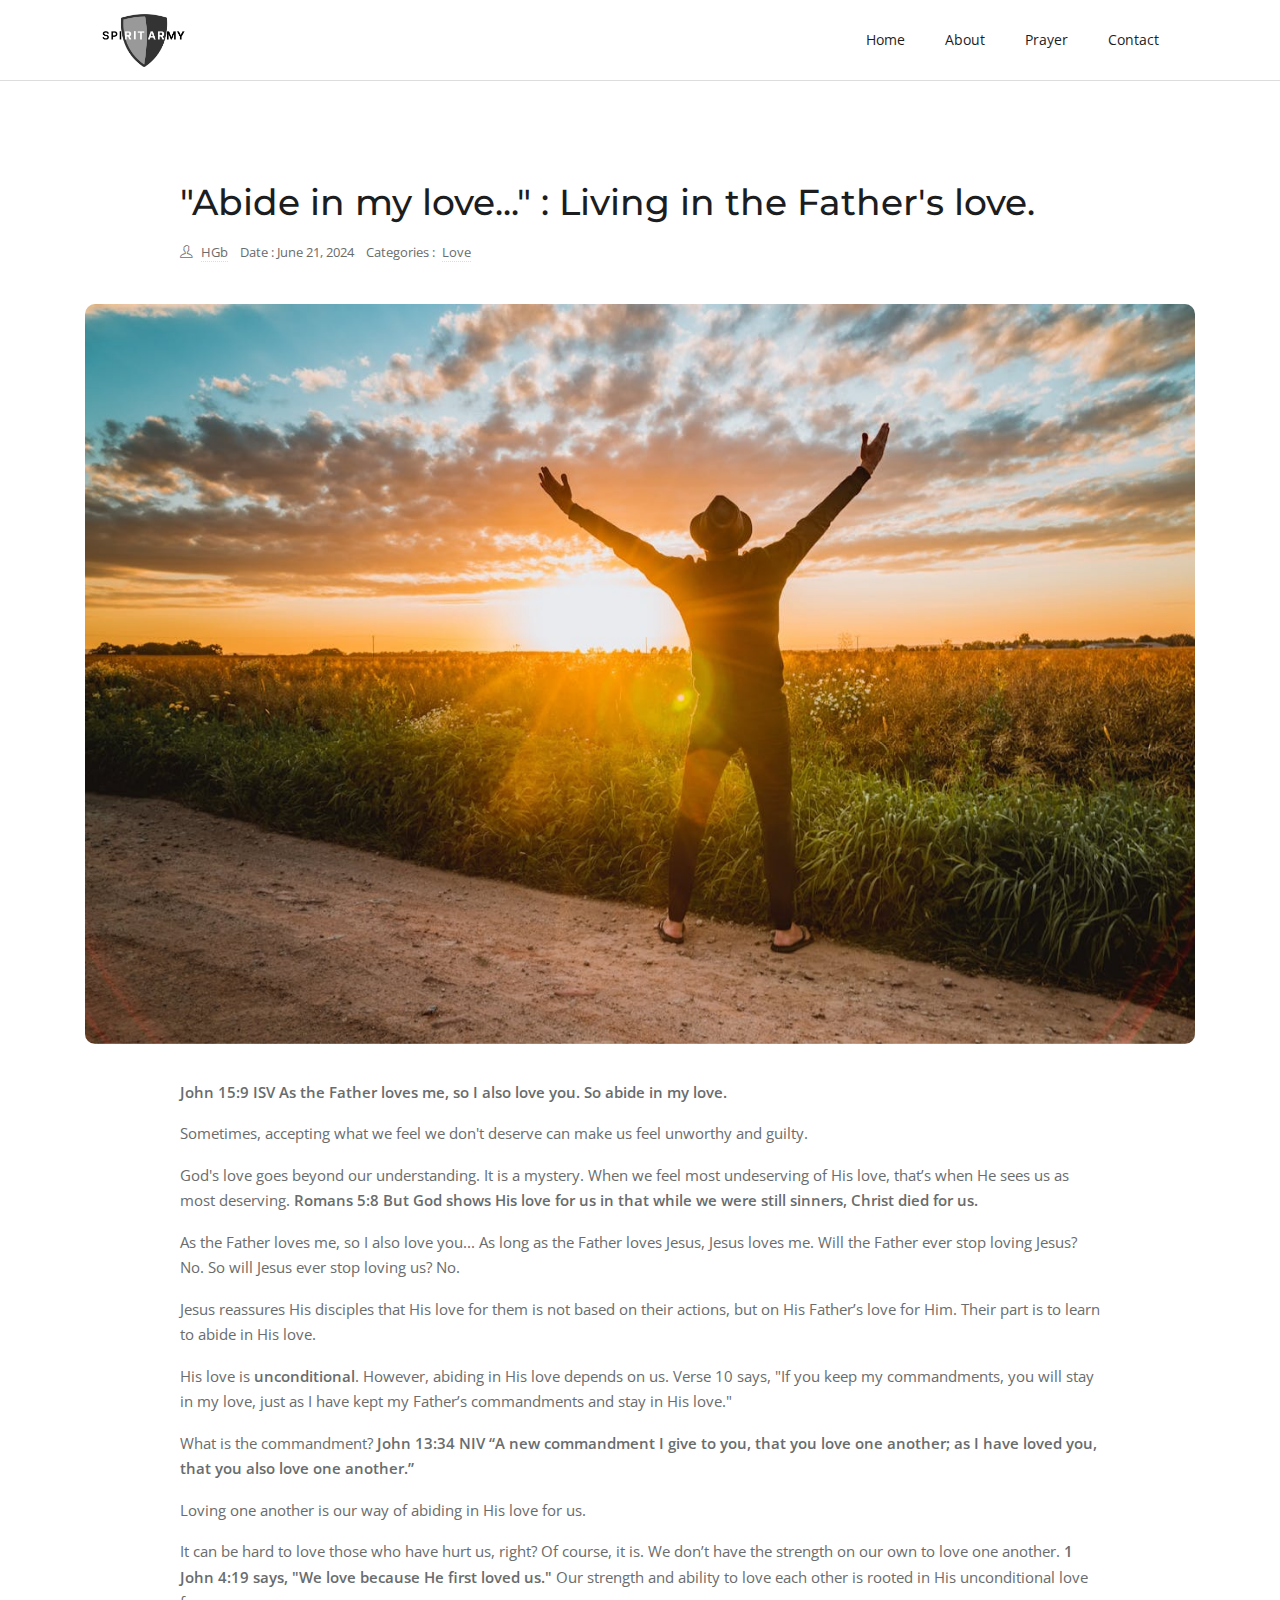
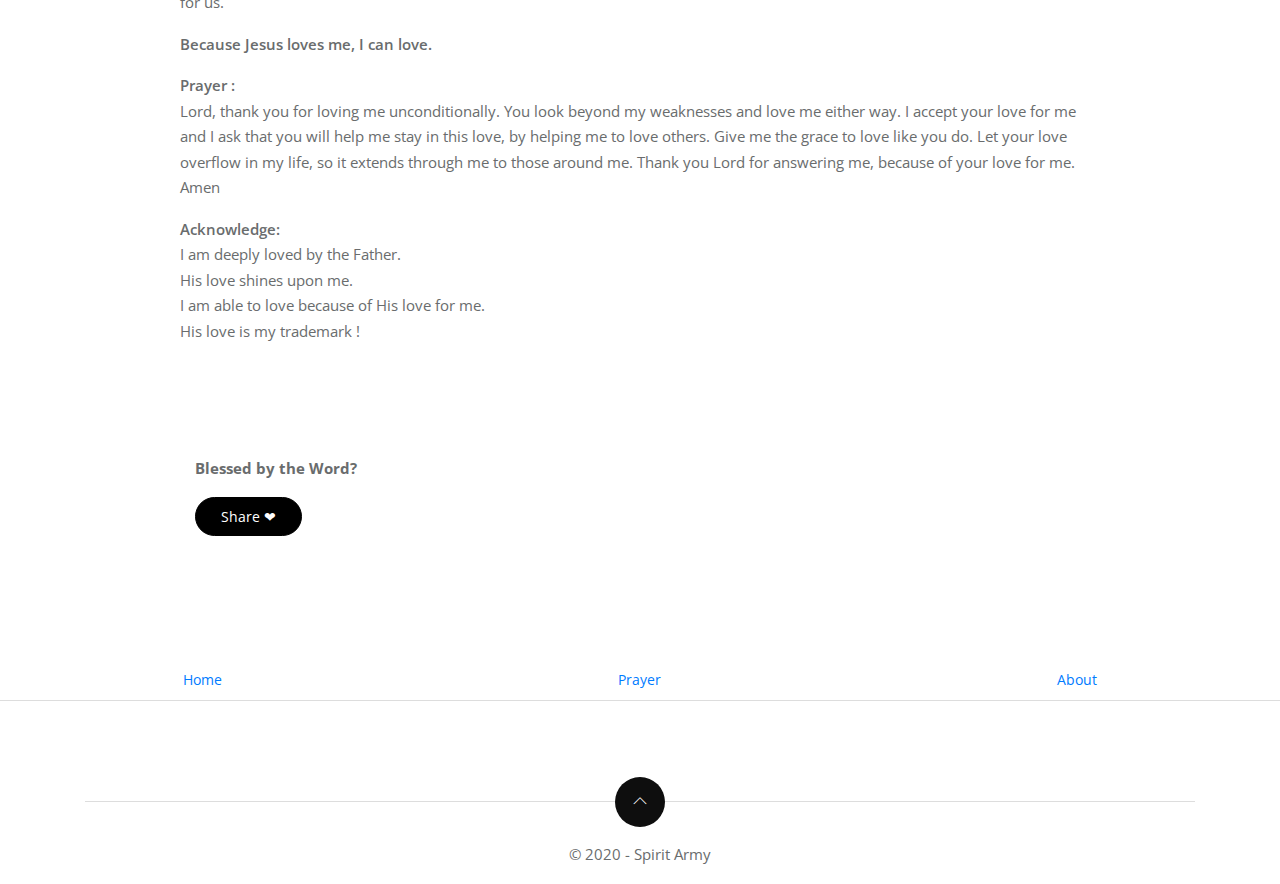
==== commit 806bd3e4: "abide" ====
--- a/abide.html
+++ b/abide.html
@@ -7,6 +7,17 @@
    <meta charset="utf-8">
    <title>"Abide in my love..." : Living in the
       Father's love.</title>
+
+
+   <meta property=’og:title’ content="Abide in my love... : Living in the
+   Fathers love." />
+   <meta property=’og:type content="website" />
+   <meta property=’og:image’ content="https://res.cloudinary.com/dk7kt9wth/image/upload/v1718976212/abide_zljqm0.jpg" />
+   <meta property=’og:description’
+      content='John 15:9 ISV As the Father loves me, so I also love you. So abide in my love' />
+   <meta property=’og:url’ content='https://www.spiritarmy.com' />
+   <!-- <meta property='og:image:width' content='1200' />
+   <meta property='og:image:height' content='627' /> -->
 
    <!-- mobile responsive meta -->
    <meta name="viewport" content="width=device-width, initial-scale=1, maximum-scale=5">
@@ -164,26 +175,23 @@
                </div>
                <br>
                <br>
-               <br>
-               <br>
-
                <div class="container mt-5">
                   <P><strong>Blessed by the Word?</strong></P>
                   <button class="btn btn-primary" id="shareButton">Share &#10084;</button>
                </div>
-
             </div>
       </div>
-
       </article>
    </section>
 
+   <div class="row justify-content-around">
+      <a class="nav-link" href="#">Home</a>
+      <a class="nav-link" href="#">Prayer</a>
+      <a class="nav-link" href="#">About</a>
+   </div>
 
    <footer class="section-sm pb-0 border-top border-default">
       <div class="container">
-         <div class="row justify-content-between">
-
-         </div>
          <div class="scroll-top">
             <a href="javascript:void(0);" id="scrollTop"><i class="ti-angle-up"></i></a>
          </div>
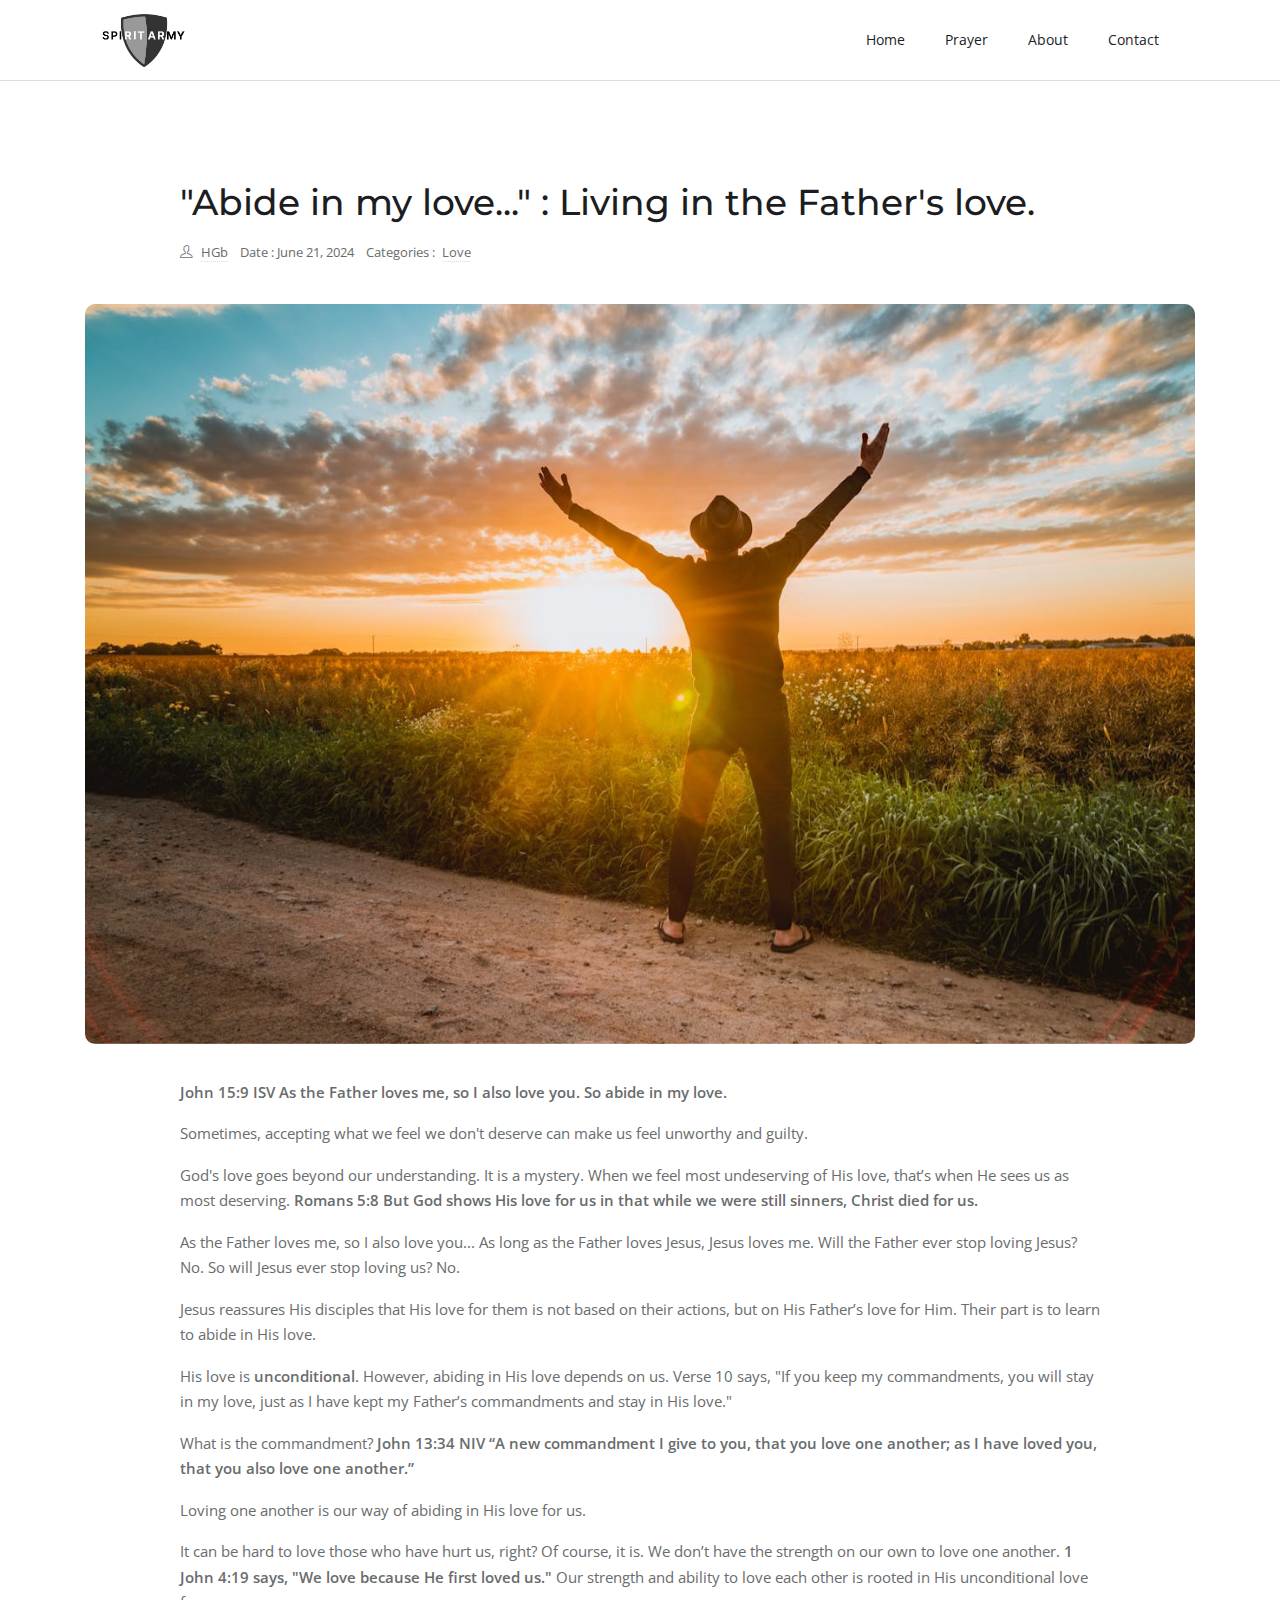
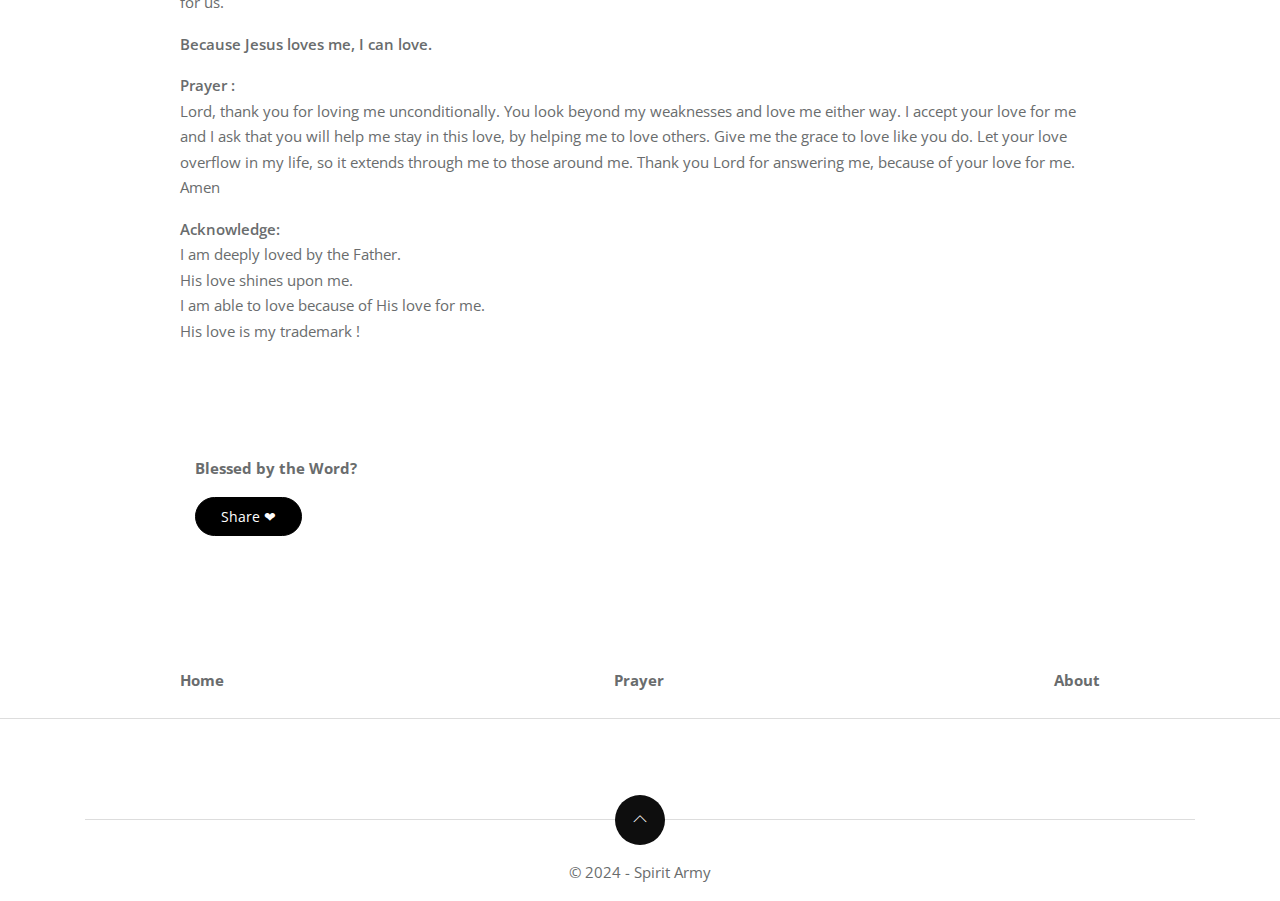
==== commit 55d89c55: "abide" ====
--- a/abide.html
+++ b/abide.html
@@ -79,10 +79,10 @@
 
                   </li>
                   <li class="nav-item">
+                     <a class="nav-link" href="#">Prayer</a>
+                  </li>
+                  <li class="nav-item">
                      <a class="nav-link" href="#">About</a>
-                  </li>
-                  <li class="nav-item">
-                     <a class="nav-link" href="#">Prayer</a>
                   </li>
                   <li class="nav-item">
                      <a class="nav-link" href="#">Contact</a>
@@ -91,15 +91,15 @@
                </ul>
 
                <!-- <div class="search px-4">
-                  <button id="searchOpen" class="search-btn"><i class="ti-search"></i></button>
-                  <div class="search-wrapper">
-                     <form action="javascript:void(0)" class="h-100">
-                        <input class="search-box pl-4" id="search-query" name="s" type="search"
-                           placeholder="Type &amp; Hit Enter...">
-                     </form>
-                     <button id="searchClose" class="search-close"><i class="ti-close text-dark"></i></button>
-                  </div>
-               </div> -->
+						<button id="searchOpen" class="search-btn"><i class="ti-search"></i></button>
+						<div class="search-wrapper">
+							<form action="javascript:void(0)" class="h-100">
+								<input class="search-box pl-4" id="search-query" name="s" type="search"
+									placeholder="Type &amp; Hit Enter...">
+							</form>
+							<button id="searchClose" class="search-close"><i class="ti-close text-dark"></i></button>
+						</div>
+					</div> -->
 
             </div>
          </nav>
@@ -185,9 +185,15 @@
    </section>
 
    <div class="row justify-content-around">
-      <a class="nav-link" href="#">Home</a>
-      <a class="nav-link" href="#">Prayer</a>
-      <a class="nav-link" href="#">About</a>
+      <a class="nav-link" href="#">
+         <p><strong>Home</strong></p>
+      </a>
+      <a class="nav-link" href="#">
+         <p><strong>Prayer</strong></p>
+      </a>
+      <a class="nav-link" href="#">
+         <p><strong>About</strong></p>
+      </a>
    </div>
 
    <footer class="section-sm pb-0 border-top border-default">
@@ -196,11 +202,19 @@
             <a href="javascript:void(0);" id="scrollTop"><i class="ti-angle-up"></i></a>
          </div>
          <div class="text-center">
-            <p class="content">&copy; 2020 - Spirit Army</p>
+            <p class="content">&copy; 2024 - Spirit Army</p>
          </div>
       </div>
    </footer>
 
+
+   <!-- JS Plugins -->
+   <script src="plugins/jQuery/jquery.min.js"></script>
+   <script src="plugins/bootstrap/bootstrap.min.js" async></script>
+   <script src="plugins/slick/slick.min.js"></script>
+
+   <!-- Main Script -->
+   <script src="js/script.js"></script>
 
    <script>
       document.getElementById('shareButton').addEventListener('click', async () => {
@@ -226,13 +240,7 @@
    <script src="https://stackpath.bootstrapcdn.com/bootstrap/4.5.2/js/bootstrap.min.js"></script>
 
 
-   <!-- JS Plugins -->
-   <script src="plugins/jQuery/jquery.min.js"></script>
-   <script src="plugins/bootstrap/bootstrap.min.js" async></script>
-   <script src="plugins/slick/slick.min.js"></script>
-
-   <!-- Main Script -->
-   <script src="js/script.js"></script>
+
 </body>
 
 </html>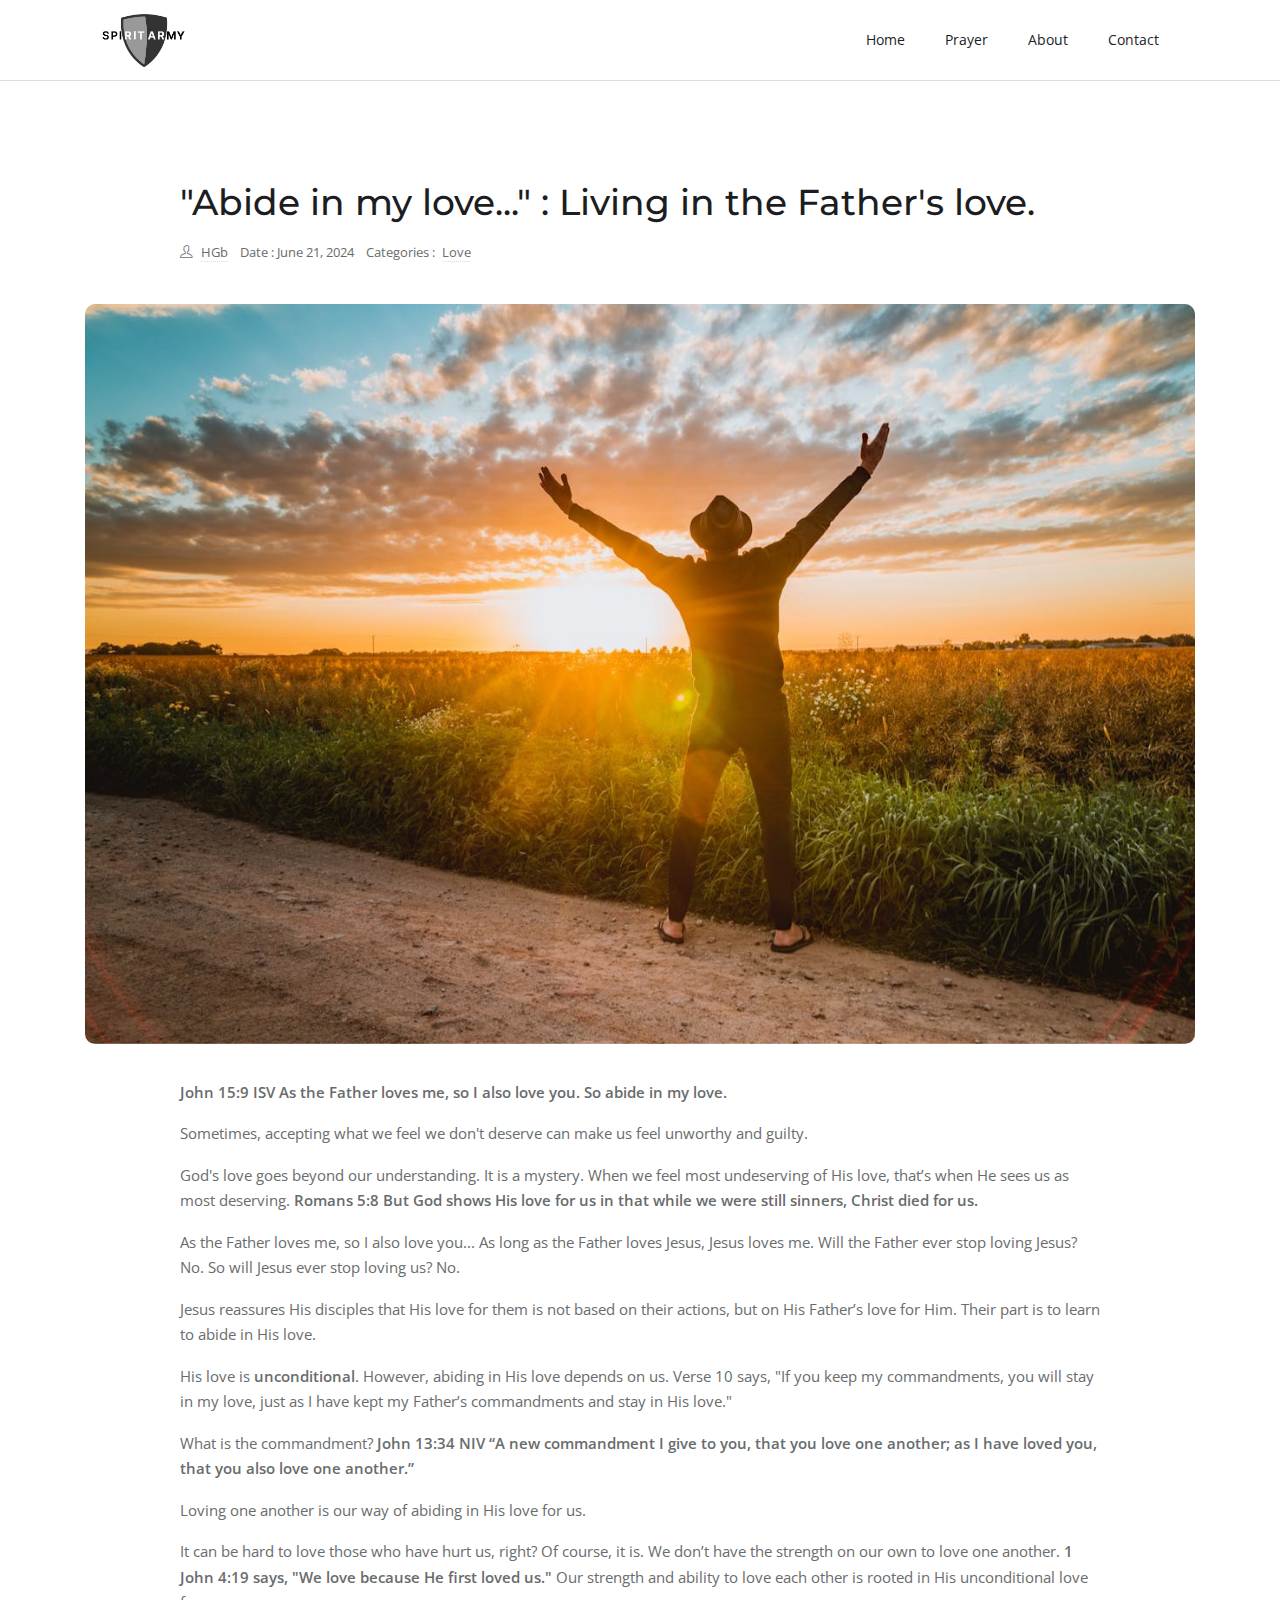
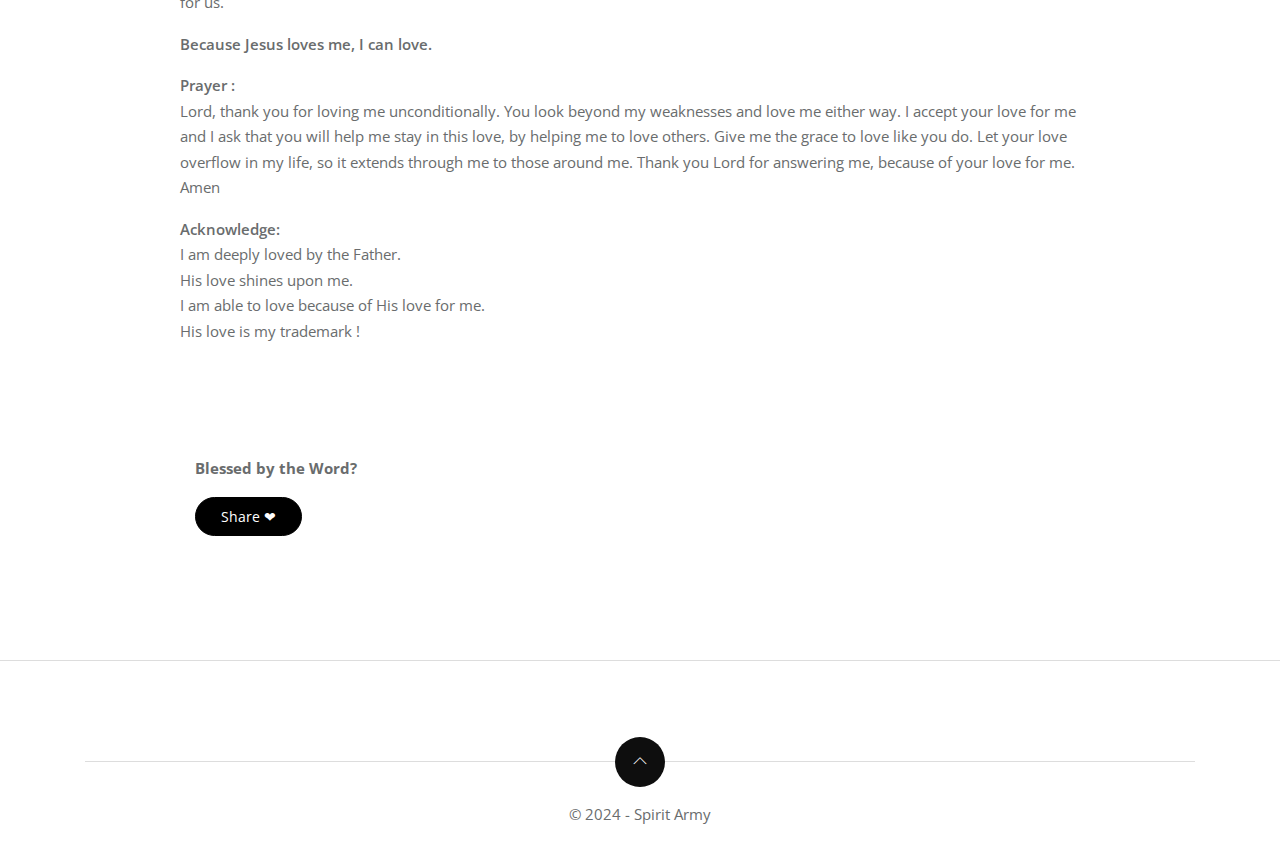
==== commit 0ff92e62: "abide" ====
--- a/abide.html
+++ b/abide.html
@@ -184,7 +184,7 @@
       </article>
    </section>
 
-   <div class="row justify-content-around">
+   <!-- <div class="row justify-content-around">
       <a class="nav-link" href="#">
          <p><strong>Home</strong></p>
       </a>
@@ -194,7 +194,7 @@
       <a class="nav-link" href="#">
          <p><strong>About</strong></p>
       </a>
-   </div>
+   </div> -->
 
    <footer class="section-sm pb-0 border-top border-default">
       <div class="container">
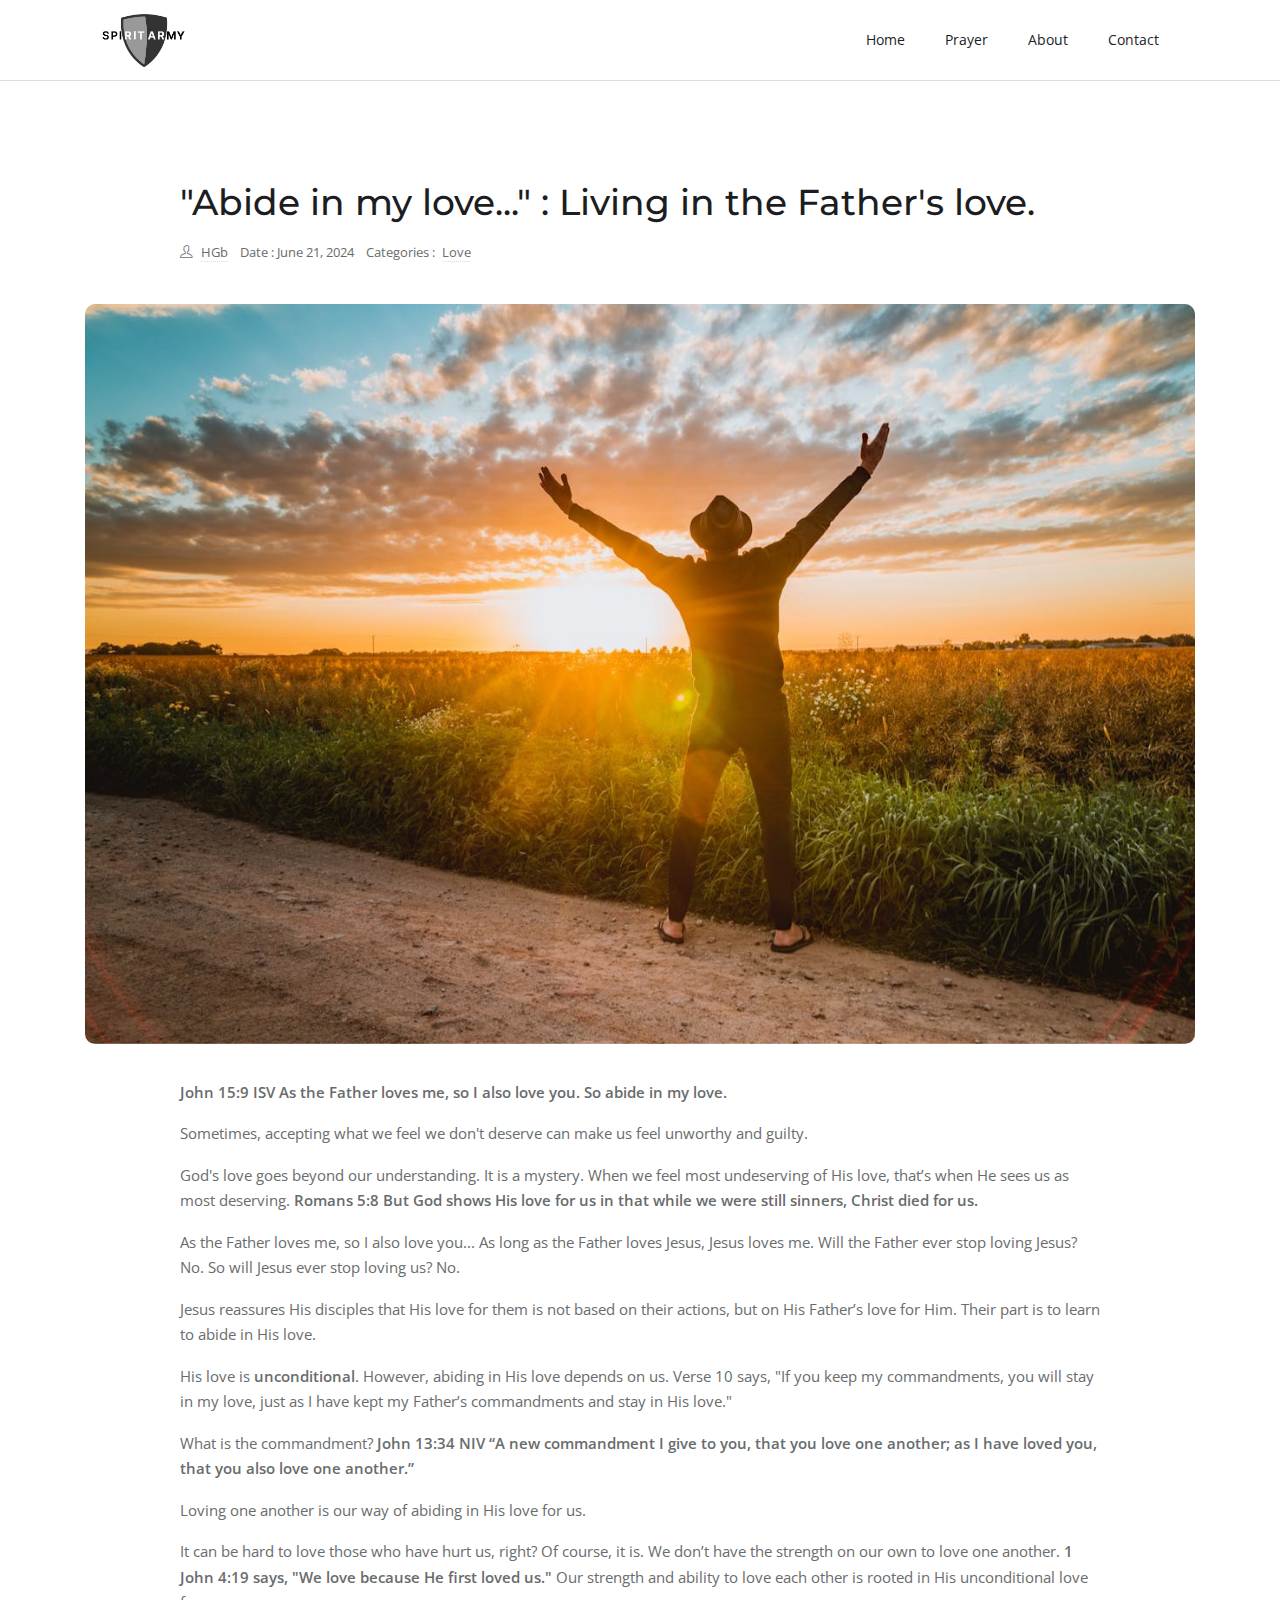
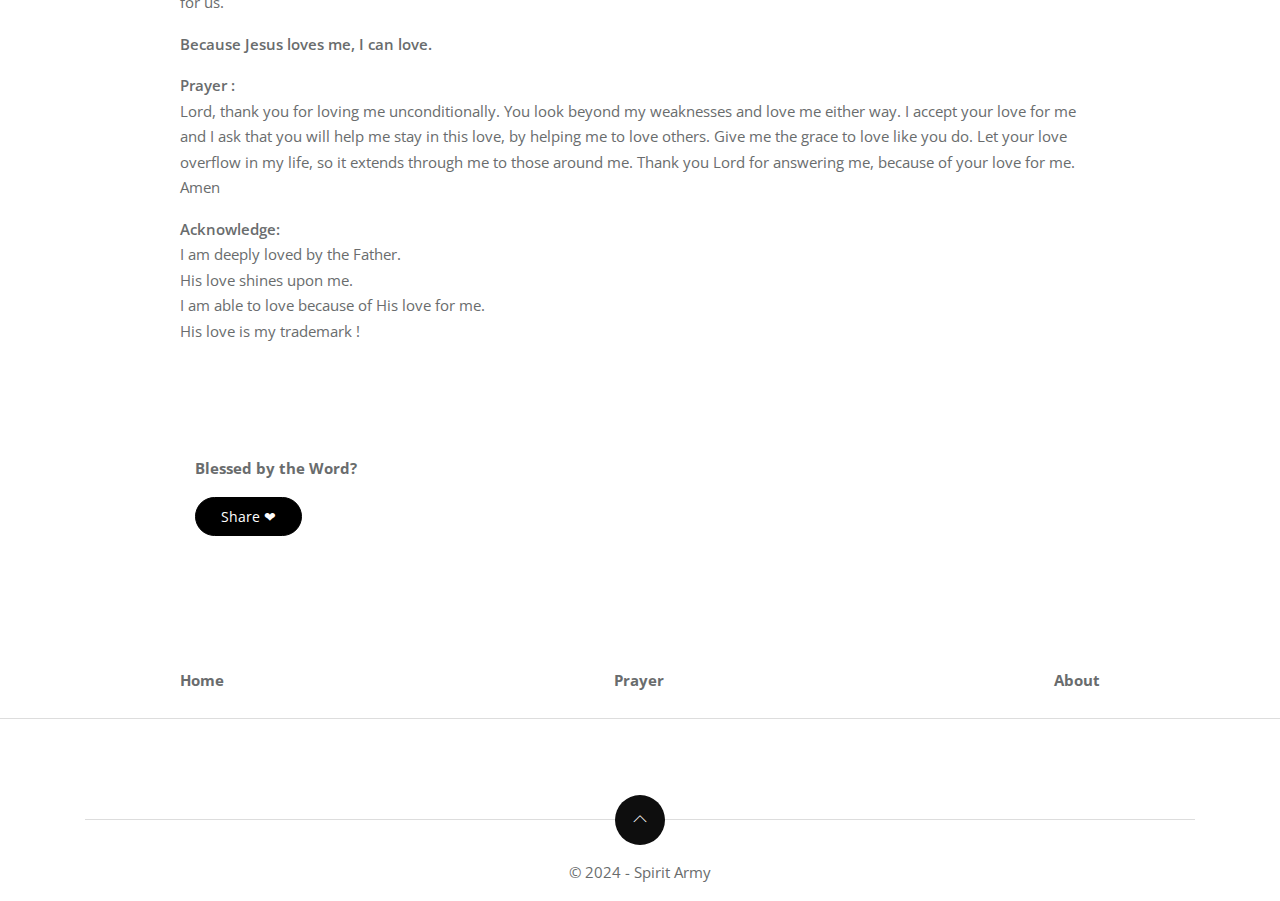
==== commit a1c78c5c: "abide" ====
--- a/abide.html
+++ b/abide.html
@@ -184,7 +184,7 @@
       </article>
    </section>
 
-   <!-- <div class="row justify-content-around">
+   <div class="row justify-content-around">
       <a class="nav-link" href="#">
          <p><strong>Home</strong></p>
       </a>
@@ -194,7 +194,7 @@
       <a class="nav-link" href="#">
          <p><strong>About</strong></p>
       </a>
-   </div> -->
+   </div>
 
    <footer class="section-sm pb-0 border-top border-default">
       <div class="container">
